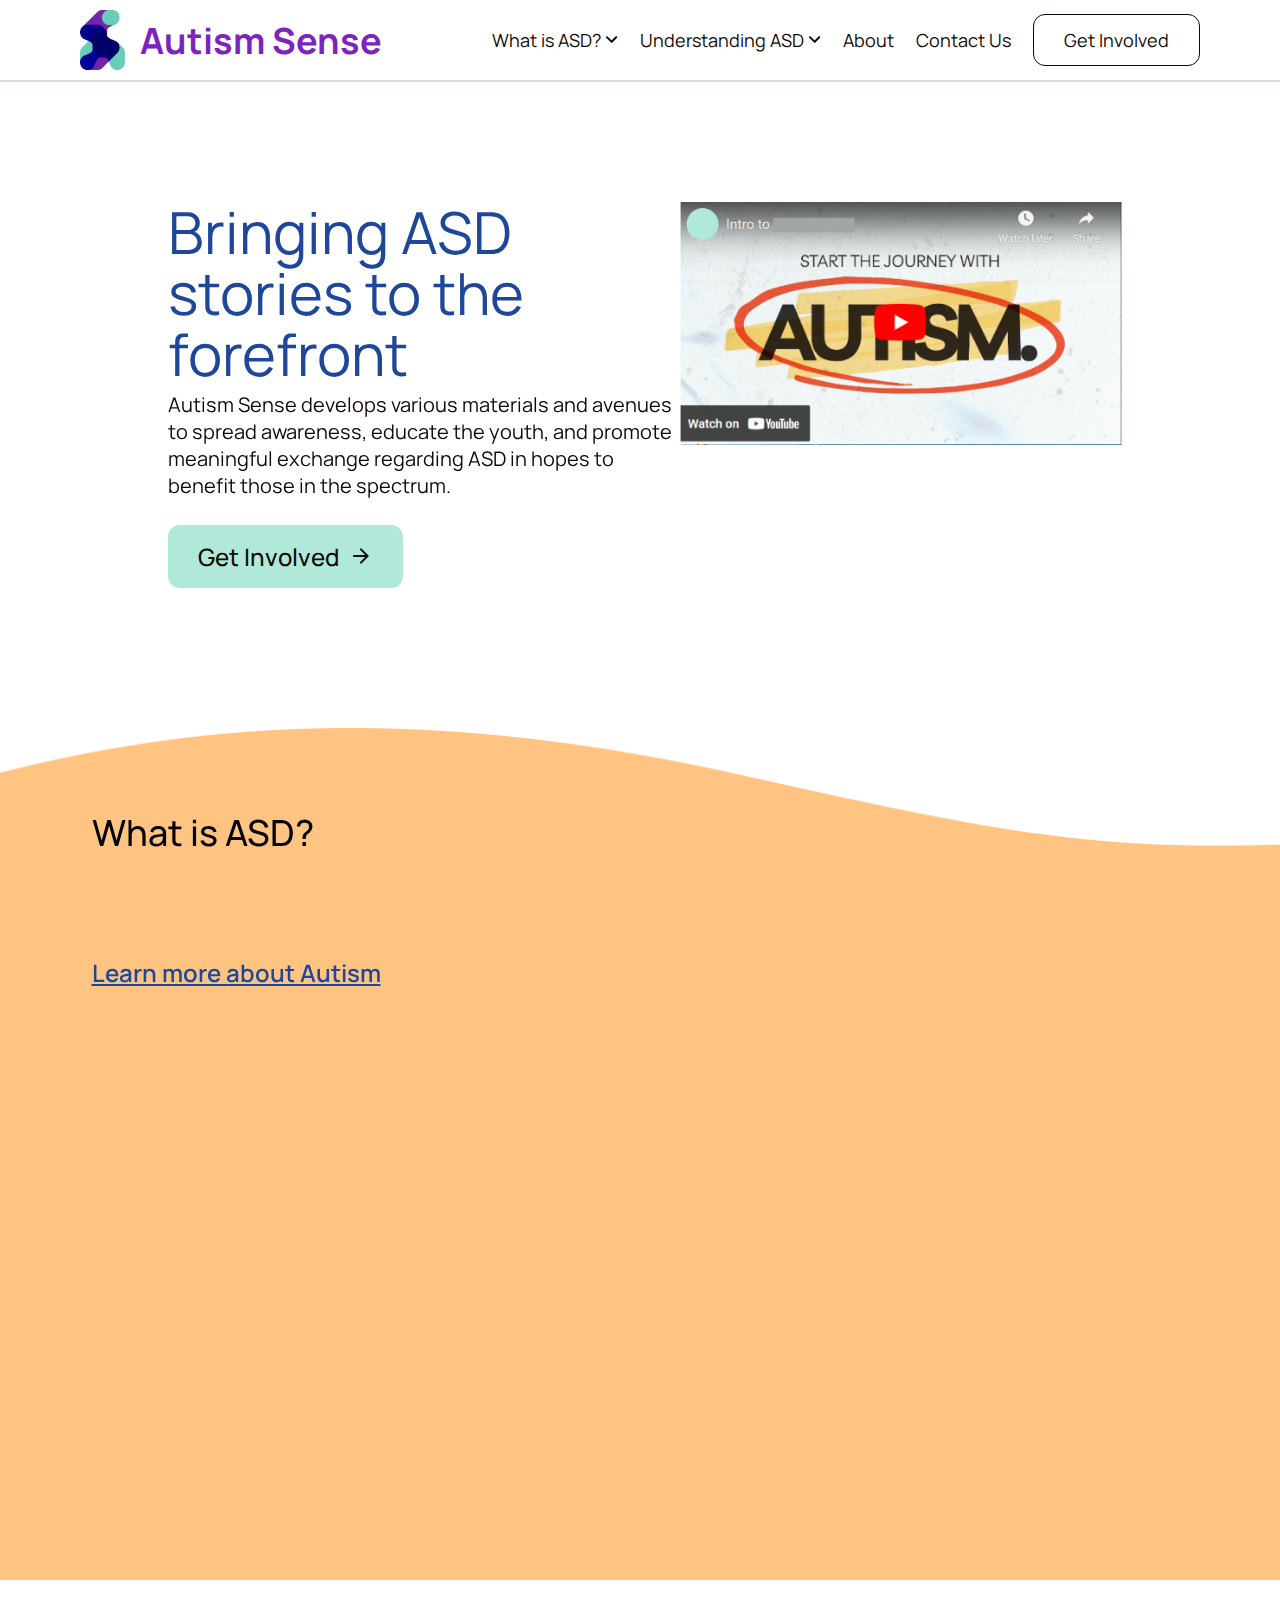
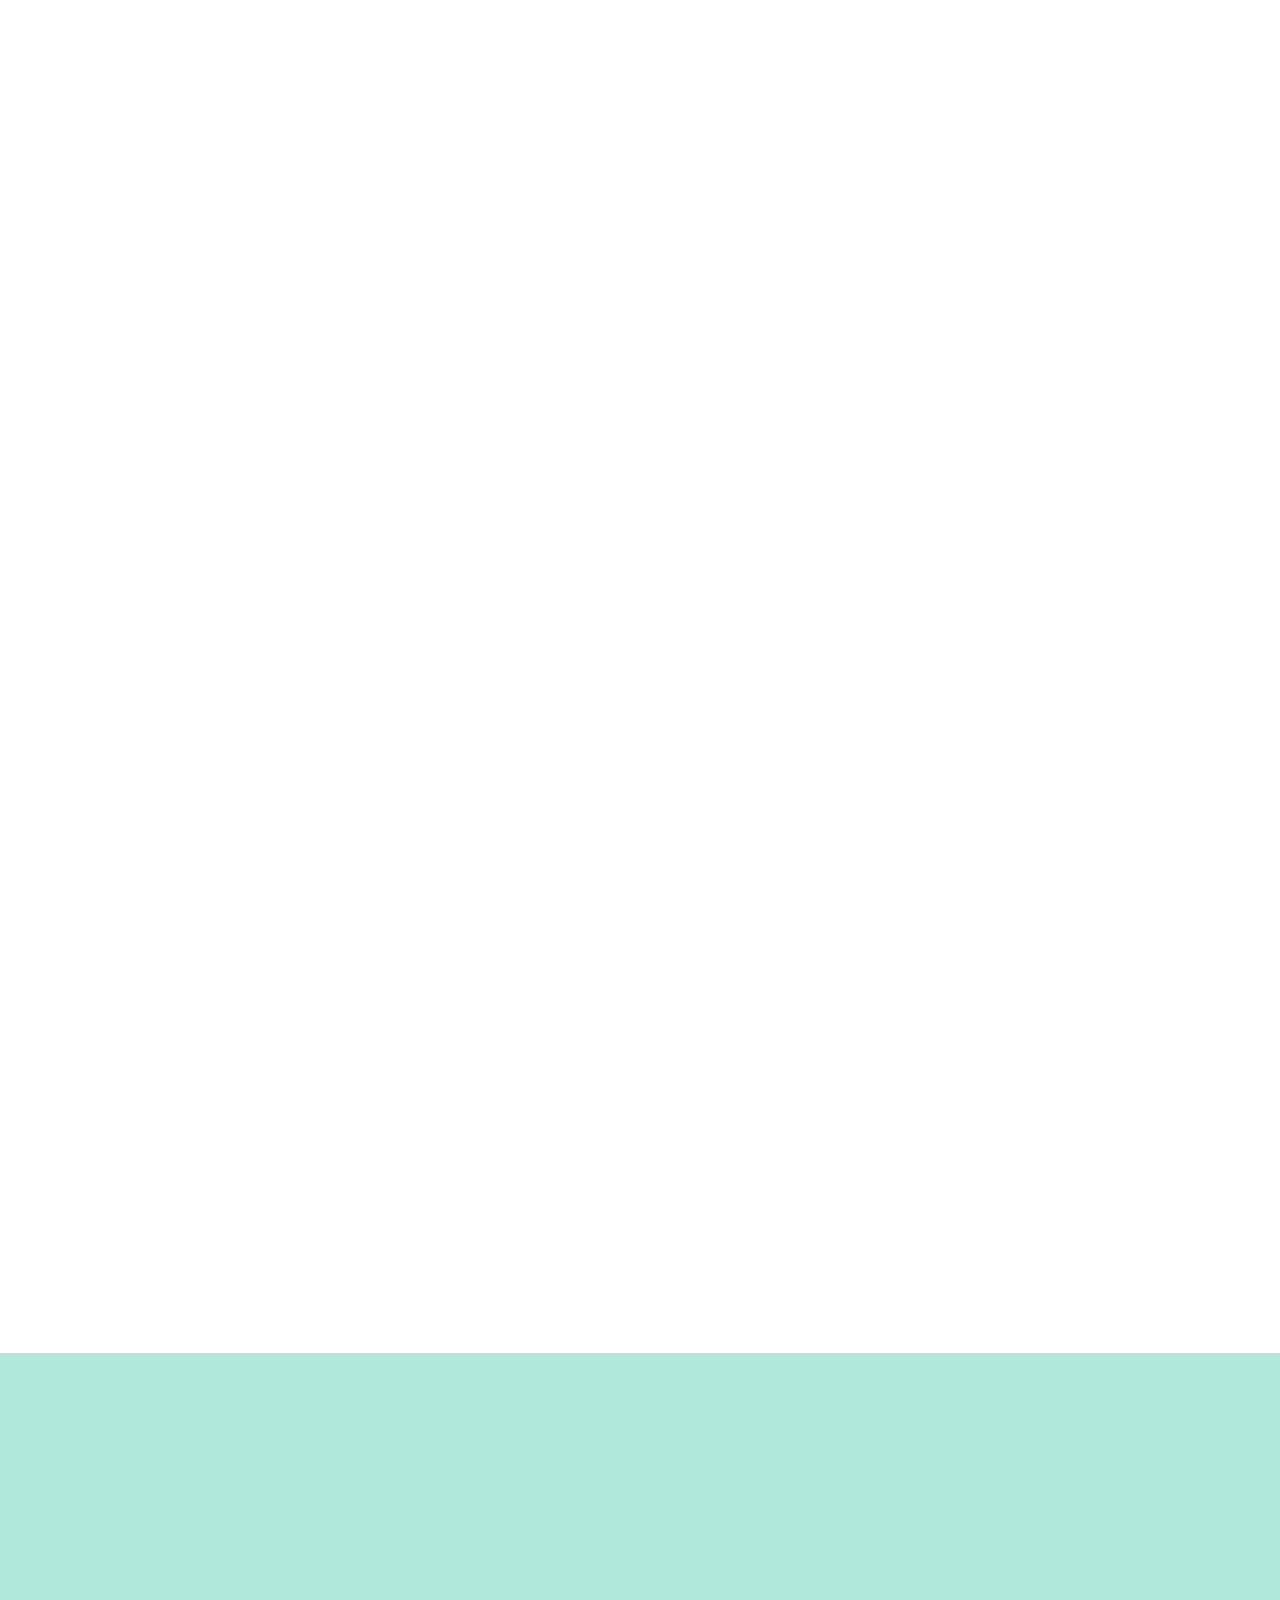
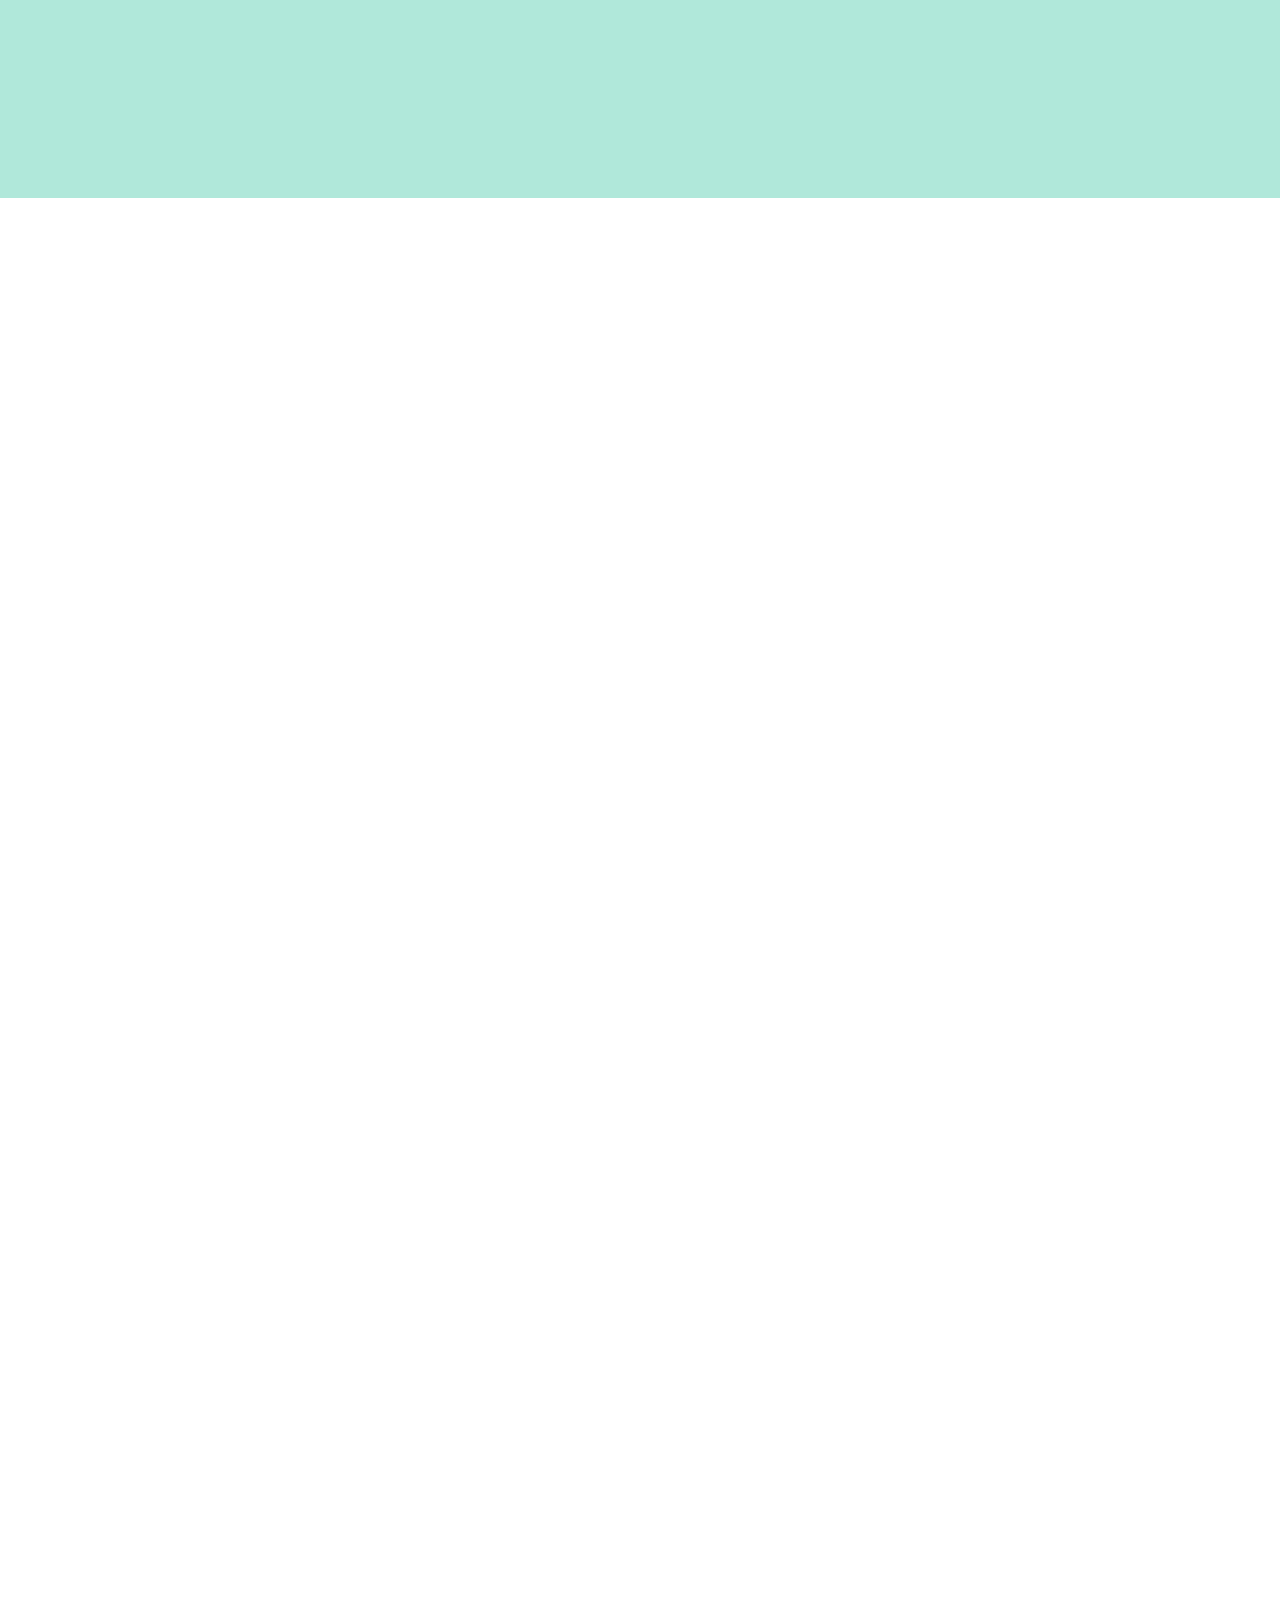
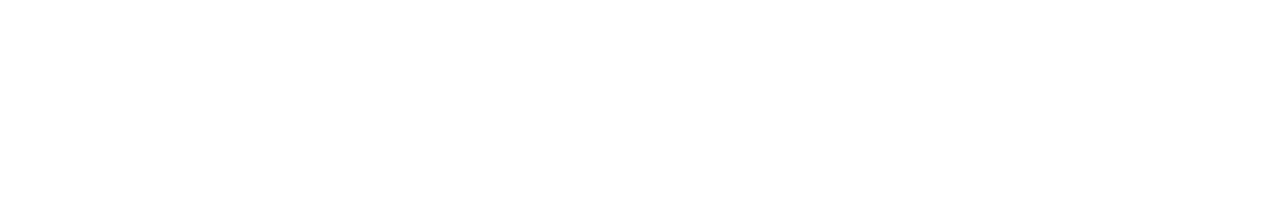
==== index.html @ 89e429b8 "initial commit." ====
<!DOCTYPE html>
<html>
<head>
    <title>Autism Sense</title>
    <link rel="icon" href="images/favicon.ico">
    <link rel="preconnect" href="https://fonts.googleapis.com">
    <link rel="preconnect" href="https://fonts.gstatic.com" crossorigin>
    <link href="https://fonts.googleapis.com/css2?family=Archivo:wght@300;400;500&family=Manrope:wght@200;300;400;500;600;700;800&display=swap" rel="stylesheet">
    <link rel="stylesheet" href="css/style.css" type="text/css"/>
    <link rel="stylesheet" href="https://unpkg.com/aos@next/dist/aos.css" />
</head>

<body>
    <header class="header" data-aos="fade-down">
        <div class="left-header">
            <a href="/"><div class="header-logo"><img src="images/homepage/logo1.png"></div></a>
            <a href="/"><span class="H3">Autism Sense</span></a>
        </div>        
        <div class="right-header">
            <div class="dropdown-arrow-navbar">
                <span class="bodytext"><a href="autism.html">What is ASD?</a></span>
                <img src="images/homepage/white-arrow-down.png">
            </div>
            <div class="dropdown-arrow-navbar">
                <span class="bodytext"><a href="understand-podcasts.html">Understanding ASD</a></span>
                <img src="images/homepage/white-arrow-down.png">
            </div>
            <span class="bodytext"><a href="about.html">About</a></span>
            <span class="bodytext"><a href="contact.html">Contact Us</a></span>
            <button class="navbar-button">
                <a href="involved.html">
                    <span class="bodytext">Get Involved</span>
                </a>
            </button>
        </div>
    </header>

    <div class="home-landing">
        <div class="home-landing-text" data-aos="fade-down">
            <span class="H1" data-aos="fade-down">Bringing ASD stories to the forefront</span>
            <span class="H6" data-aos="fade-down">Autism Sense develops various materials and avenues to spread awareness, educate the youth, and promote meaningful exchange regarding  ASD in hopes to benefit those in the spectrum.</span>
            <button class="home-landing-button" data-aos="fade-down">
                <a href="contact.html">
                    <span class="button">Get Involved</span>
                    <img src="images/homepage/black-cta-arrow.png" class="arrow-cta">
                </a>
            </button>
        </div>
    
        <div class="home-landing-graphic" data-aos="fade-down">            
            <img class="home-landing-pic" src="images/homepage/mock-vid-thumbnail.png">
        </div>
    </div>

    <div class="home-autism" data-aos="fade-up">
        <div class="home-autism-wrapper">
            <div class="autism-header">
                <span class="H3" data-aos="fade-up">What is ASD?</span>
                <span class="bodytext" data-aos="fade-up">Autism spectrum disorder (ASD) is a developmental condition brought on by differences in the brain.</span>
            </div>
            <div class="learn-more-link">
                <span class="links"><a href="autism.html">Learn more about Autism</a></span>
            </div>
            <div class="autism-cards">
                <div class="autism-card-1" data-aos="fade-right">
                    <div class="card-text-each">
                        <span class="card-header-text">Causes and risks factors of ASD</span>
                        <span class="smolbody">Explore the intricate roots of the development of this condition.</span>
                        <button class="cards-button-1">
                            <a href="autism.html">
                                <span class="button">Read more</span>
                                <img src="images/homepage/black-cta-arrow.png" class="arrow-cta">
                            </a>
                        </button>
                    </div>
                </div>
                <div class="autism-card-2" data-aos="fade-up">
                    <div class="card-text-each">
                        <span class="card-header-text">Diagnosis, signs, and symptoms</span>
                        <span class="smolbody">Learn to identify the signs of ASD and understand its diagnosis.</span>
                        <button class="cards-button-2">
                            <a href="autism.html">
                                <span class="button">Read more</span>
                                <img src="images/homepage/white-cta-arrow.png" class="arrow-cta">
                            </a>
                        </button> 
                    </div>  
                </div>
                <div class="autism-card-3" data-aos="fade-left">
                    <div class="card-text-each">
                        <span class="card-header-text">Interventions & treatment procedures</span>
                        <span class="smolbody">Discover treatments that can boost the lives of those with ASD.</span>
                        <button class="cards-button-3">
                            <a href="autism.html">
                                <span class="button">Read more</span>
                                <img src="images/homepage/white-cta-arrow.png" class="arrow-cta">
                            </a>
                        </button>
                    </div>
                </div>
            </div>
        </div>
        
        
    </div>

    <div class="home-content" data-aos="fade-up">
        <div class="content-podcast" data-aos="fade-up">
            <span class="H2" data-aos="fade-up">Autism Unmasked</span>
        </div>
        <div class="content-comics" data-aos="fade-up">
            <span class="H2" data-aos="fade-up">Spectrum Sketches</span>
        </div>
    </div>

    <div class="real-home-values" data-aos="fade-up">
        <span class="H4" data-aos="fade-up">What we strive to do with our work</span>
        <div class="home-values-card">
            <div class="values-card" data-aos="fade-up">
                <img src="images/homepage/stay-curious.png" data-aos="fade-up">
                <span class="H5" data-aos="fade-up">Stay curious</span>
                <span class="smolbody" data-aos="fade-up">Curiosity fuels knowledge. Knowledge helps us empathize. This allows us to understand and respond to the unique needs and experiences of individuals with ASD, acknowledging their strengths and capabilities.</span>
            </div>
            <div class="values-card" data-aos="fade-up">
                <img src="images/homepage/create-avenues.png" data-aos="fade-up">
                <span class="H5" data-aos="fade-up">Create avenues</span>
                <span class="smolbody" data-aos="fade-up">Autism Sense makes programs, services, and resources accessible to those with autism, their families, and people who want to learn more about ASD. With these venues, we seek to spread awareness about ASD.</span>
            </div>
            <div class="values-card" data-aos="fade-up">
                <img src="images/homepage/tell-stories.png" data-aos="fade-up">
                <span class="H5" data-aos="fade-up">Tell stories</span>
                <span class="smolbody" data-aos="fade-up">We are driven to advocate for the rights and needs of individuals with autism and raise awareness about ASD by sharing stories that offer perspectives. We aim that the ASD community to be heard.</span>
                </div>
        </div>
        <span class="links" data-aos="fade-up"><a href="about.html">Know more about Autism Sense</a></span>
    </div>

    <div class="home-questions-container">
            <div class="home-questions" data-aos="fade-up">
                <div class="questions-left">
                    <span class="H2" data-aos="fade-up">Have questions?</span>
                    <span class="bodytext" data-aos="fade-up">Join us in our pursuit in bettering the lives of those with ASD!</span>
                </div>
                <div class="questions-right" data-aos="fade-up">
                    <button class="questions-button">
                        <a href="contact.html">
                            <span class="button">Get in Touch</span>
                            <img src="images/homepage/white-cta-arrow.png" class="arrow-cta">
                        </a>
                    </button>
                </div>
            </div>
        </div>
    </div>

    <div class="home-join-bg" data-aos="fade-up">
    <div class="home-join">
        <div class="server-heading" data-aos="fade-up">
            <img src="images/homepage/white-discord-icon.png">
            <div class="server-name-text">
                <span class="neuropals-text">NeuroPals</span>
                <span class="by-autism-sense-text">by Autism Sense</span>
            </div>
        </div>
        <div class="server-tags-deets-1" data-aos="fade-up">
            <img src="images/homepage/dc-footer-deets-1.png">
            <img src="images/homepage/dc-footer-deets-2.png">
            <img src="images/homepage/dc-footer-deets-3.png">
        </div>
        <div class="server-tags-deets-2" data-aos="fade-up">
            <img src="images/homepage/dc-footer-deets-4.png">
            <img src="images/homepage/dc-footer-deets-5.png">
            <img src="images/homepage/dc-footer-deets-6.png">
        </div>
        <button class="home-discord-button" data-aos="fade-up">
            <a href="https://discord.gg/EDKNsRy6n4">
                <span class="button">Join our Discord server</span>
                <img src="images/homepage/white-cta-arrow.png" class="arrow-cta">
            </a>
        </button>
    </div>
    </div>
        
    <div class="home-brands" data-aos="fade-up">
        <span class="H6">GET HELP FROM LOCAL ORGANIZATIONS</span>
        <div class="all-brands-home" data-aos="fade-up">
            <div class="brands-pics">
                <a href="http://www.autismsocietyphilippines.org/" data-aos="fade-right"><img src="images/homepage/org1.png" class="org-1"></a>
                <a href="https://www.bestbuddiesphilippines.com/" data-aos="zoom-in"><img src="images/homepage/org2.png" class="org-2"></a>
                <a href="https://www.talangdalisay.org/" data-aos="fade-left"><img src="images/homepage/org3.png" class="org-3"></a>
            </div>
        </div>
    </div>
    <script src="https://unpkg.com/aos@next/dist/aos.js"></script>
    <script>
    AOS.init({
        duration: 800,
        easing: 'ease'
    });
    </script>
</body>



<footer class="white-footer" data-aos="fade-up">
    <div class="footer-left">
        <div class="left-text">
            <a href="/"><img src="images/homepage/logo1.png"></a>
            <a href="/"><span class="H3">Autism Sense</span></a>
            <span class="H5">Bridging the spectrum</span>
        </div>
        <span class="bodytext" id="all-rights">&#169; Autism Sense 2023. All Rights Reserved.</span>
    </div>
    <div class="footer-right">
        <div class="contact-online">
            <div class="footer-contact">
                <span class="H5">Contact Us</span>
                <ul>
                    <li>
                        <img src="images/homepage/footer-phone.png">
                        <span class="bodytext">+63 2 8733 4839</span>
                    </li>
                    <li>
                        <img src="images/homepage/footer-email.png">
                        <span class="bodytext" id="special-text">autismsense@gmail.com</span>
                    </li>
                    <li>
                        <img src="images/homepage/footer-location.png">
                        <span class="bodytext">662 Gen. E. Evangelista, Manila, Metro Manila</span>
                    </li>
                </ul>
            </div>
            <div class="footer-online">
                <span class="H5">Find us online</span>
                <div class="online-images">
                    <a href="https://www.facebook.com/"><img src="images/homepage/footer-fb.png"></a>
                    <a href="https://www.instagram.com/autism.sense/"><img src="images/homepage/footer-ig.png"></a>
                </div>
            </div>
        </div>
        <div class="hyperlinks">
            <div class="navbar-footer">
                <span class="bodytext"><a href="/">Home</a></span>
                <span class="bodytext"><a href="autism.html">What is Autism?</a></span>
                <span class="bodytext"><a href="understand-podcasts.html">Understanding ASD: Podcasts</a></span>
                <span class="bodytext"><a href="understand-comics.html">Understanding ASD: Comics</a></span>
                <span class="bodytext"><a href="about.html">About</a></span>
                <span class="bodytext"><a href="contact.html">Contact Us</a></span>
                <span class="bodytext"><a href="involved.html">Get Involved</a></span>
            </div>
            <div class="terms" id="terms-policy">
                <span class="bodytext">References</span>
                <img src="images/homepage/new-tab-icon.png">
            </div>
        </div>
    </div>
</footer>
        

</html>
---- css/style.css ----
*{
	box-sizing: border-box;
	margin: 0;
	padding: 0;
	
	transition: all 0.3s ease;
}


a{
	text-decoration: none;
	color: #0F0804;
}

.bigH1{
	font-family: 'Manrope';
	font-style: normal;
	font-weight: 600;
	font-size: 64px;
	line-height: 119%;
	/* or 76px */

	letter-spacing: -0.01em;
}

.H1{
	font-family: 'Manrope';
	font-style: normal;
	font-weight: 400;
	font-size: 58px;
	line-height: 105.5%;
}

.H2{
	font-family: 'Manrope';
	font-style: normal;
	font-weight: 500;
	font-size: 40px;
	line-height: 118%;
}

.H3{
	font-family: 'Manrope';
	font-style: normal;
	font-weight: 700;
	font-size: 36px;
	line-height: 49px;
	margin-right: 50px;
}

.H4{
	font-family: 'Manrope';
	font-style: normal;
	font-weight: 400;
	font-size: 30px;
	line-height: 121.6%;
}

.H5{
	font-family: 'Manrope';
	font-style: normal;
	font-weight: 500;
	font-size: 24px;
	line-height: 99.2%;
}

.H6{
	font-family: 'Manrope';
	font-style: normal;
	font-weight: 400;
	font-size: 20px;
	line-height: 27px;
}

.bodytext{
	font-family: 'Manrope';
	font-style: normal;
	font-weight: 400;
	font-size: 18px;
	line-height: 115.2%;
}

.smolbody{
	font-family: 'Manrope';
	font-style: normal;
	font-weight: 400;
	font-size: 16px;
	line-height: 22px;
}

.links{
	font-family: 'Manrope';
	font-style: normal;
	font-weight: 600;
	font-size: 24px;
	line-height: 33px;
	/* identical to box height */

	text-decoration-line: underline;
	color: #1E4799;
	cursor: pointer;
}

.numbers{
	font-family: 'Manrope';
	font-style: normal;
	font-weight: 400;
	font-size: 48px;
	line-height: 52px;
	letter-spacing: -0.04em;
}

.lets-talk{
	font-family: 'Manrope';
	font-style: normal;
	font-weight: 500;
	font-size: 60px;
	line-height: 101.3%;
}

.about-smol-text{
	font-family: 'Manrope';
	font-style: normal;
	font-weight: 400;
	font-size: 24px;
	line-height: 106.7%;
}

.resource-article-head-text{
	font-family: 'Manrope';
	font-style: normal;
	font-weight: 700;
	font-size: 64px;

	/* dark grey */

	color: #0F0804;
}

.resource-article-body-text{
	font-family: 'Manrope';
	font-style: normal;
	font-weight: 400;
	font-size: 24px;
	line-height: 138.2%;
	/* or 33px */

	text-align: center;
	color: #0F0804;
}

.special-purple-text{
	color: #7B25BE;
}

button{
	font-family: 'Manrope';
	font-style: normal;
	font-weight: 500;
	font-size: 24px;
	padding: 15px 30px;
	display: flex;
	flex-direction: row;
	border: 0;
	border-radius: 12px;
	gap: 10px;
	align-items: center !important;
	margin: 0;
	width: fit-content;
	justify-content: center;
	transition: all 0.3s ease;
}

button img{
	width: 24px !important;
	margin: 0 !important;
	padding: 0 !important;
	transition: all 0.3s ease;
}

button a{
	display: flex;
	flex-direction: row;
	align-items: center !important;
	margin: 0;
	gap: 10px;
	width: fit-content;
	justify-content: center;
	transition: all 0.3s ease;
}

.body{
	display: flex;
	flex-direction: column;
	background-color: white;
}
/* header ********************************************/

.header{
	max-width: 100%;
	height: auto;
	background-color: white;
	display: flex;
	justify-content: space-between;
	align-items: center;
	padding: 10px 80px;

	border-bottom: 2px solid #D7DBE1;
}

.header-logo{
	display: flex;
    align-items: center;
    margin-left: auto;
    margin-right: auto;
}

.header-logo img{
	height: 60px;
	margin-right: 15px;
}

.left-header{
	display: flex;
	align-items: center;
	
}

.left-header span{
	color: #7B25BE;
}

.left-header:hover{
	background-image: none;
	filter: opacity(70%);
	cursor: pointer;
}

.right-header{
	display: flex;
	align-items: center;
	gap: 22px;
	color: #0F0804;
}

.dropdown-arrow-navbar{
	display: flex;
	gap: 5px;
	align-items: center;
}

.dropdown-arrow-navbar img{
	height: 7px;
}

.navbar-button{
	border: 1px solid #0F0804;
	background-color: white;
	color: #0F0804;
	
}

.navbar-button:hover{
	background-color: #D7DBE1;
	border: 1px solid #D7DBE1;
}

.header-menu{
	height: 42px;
	cursor: pointer;
}

/* landing ********************************************/

.home-landing{
	padding-top: 120px;
	padding-left: 168px;
    margin: 0 auto;
    color: #1E4799;
    background-color: #FFF;
    display: flex;
    justify-content: space-between;
}

.home-landing-text{
	display: flex;
	flex-direction: column;
}
.home-landing-text .H1{
	color: #1E4799;
	max-width: 541px;
    width: 100%;
    margin-bottom: 6px;
}

.home-landing-text .H6{
	color: #1E4799;
	max-width: 541px;
    width: 100%;
    margin-bottom: 26px;
    color: #0F0804;
}

.home-landing-text .special-text{
	color: #F6921E;
}

.home-landing-button{
	cursor: pointer;
	color: #0F0804;
	background-color: #B0E8DA;
	transition: all 0.3s ease;
}

.home-landing-button:hover{
	background-color: #88DFC9;
	transition: all 0.3s ease;
}

.home-landing-button a{
	color: #0F0804;
	display: flex;
	align-items: center;
	transition: all 0.3s ease;
}

.home-landing-graphic{
	display: flex;
    align-items: flex-start;
    justify-content: space-between;
}
.home-landing-pic{	
    width: 600px;
    margin-left: auto;
    padding-right: 158px;
}

/* autism ********************************************/

.home-autism{
	background-image: url(../images/homepage/orange-wave-bg.png);
	background-size: cover;
	width: 100%;
	height: 100%;
	margin-top: 140px;
	padding: 0;
	display: flex;
	flex-direction: column;
	align-items: center;
}

.autism-header{
	padding-top: 80px;
	display: flex;
	flex-direction: column;
	align-items: flex-start;
}

.autism-header .H3{
	font-weight: 500;
}

.autism-header .bodytext{
	padding-top: 2px;
	padding-bottom: 56px;
	width: 431px;
}

.autism-cards{
	display: flex;
	align-items: center;
	justify-content: center;
	gap: 60px;
	padding-bottom: 41px;
}

.card-header-text{
	font-family: 'Manrope';
	font-style: normal;
	font-weight: 700;
	font-size: 20px;
	line-height: 119.1%;
	/* or 24px */

	text-align: center;

	/* dark grey */

	color: #0F0804;
}

.card-text-each{
	padding-top: 268px;
	width: 68%;
	display: flex;
	flex-direction: column;
	align-items: center;
	justify-content: center;
	overflow: visible;
  	overflow-wrap: anywhere;
}

.card-text-each .smolbody{
	padding-top: 10px;
	padding-bottom: 32px;
	display: flex;
	flex-wrap: wrap;
	align-self: center;
	font-size: 14px;
	line-height: 17px;
	text-align: center;
}

.cards-button-1{
	background-color: #B0E8DA;
	height: 50px;

}

.cards-button-1:hover{
	background-color: #88DFC9;
}

.cards-button-1 .button{
	font-family: 'Manrope';
	font-style: normal;
	font-weight: 400;
	font-size: 18px;
	line-height: 115.2%;
}

.cards-button-2{
	background-color: #1E4799;
	height: 50px;

}

.cards-button-2:hover{
	background-color: #0C2C7E;
}

.cards-button-2 .button{
	font-family: 'Manrope';
	font-style: normal;
	font-weight: 400;
	font-size: 18px;
	line-height: 115.2%;
	color: white;
}

.cards-button-3{
	background-color: #7B25BE;
	height: 50px;

}

.cards-button-3:hover{
	background-color: #6D0C9B;
}

.cards-button-3 .button{
	font-family: 'Manrope';
	font-style: normal;
	font-weight: 400;
	font-size: 18px;
	line-height: 115.2%;
	color: white;
}

.autism-card-1{
	background-image: url(../images/homepage/card1.png);
	background-size: cover;
	width: 325.67px;
	height: 480px;
	border-radius: 20px;
	display: flex;
	flex-direction: column;
	align-items: center;
	transition: all 0.5s ease;
}

.autism-card-1:hover{
	filter: drop-shadow(0 0 0.4rem #F29E50);
	transform: scale(1.06);
}

.autism-card-2{
	background-image: url(../images/homepage/card2.png);
	background-size: cover;
	width: 325.67px;
	height: 480px;
	border-radius: 20px;
	display: flex;
	flex-direction: column;
	align-items: center;
	transition: all 0.5s ease;
}

.autism-card-2:hover{
	filter: drop-shadow(0 0 0.4rem #F29E50);
	transform: scale(1.06);
}

.autism-card-3{
	background-image: url(../images/homepage/card3.png);
	background-size: cover;
	width: 325.67px;
	height: 480px;
	border-radius: 20px;
	display: flex;
	flex-direction: column;
	align-items: center;
	transition: all 0.5s ease;
}

.autism-card-3:hover{
	filter: drop-shadow(0 0 0.4rem #F29E50);
	transform: scale(1.06);
}

.learn-more-link{
	align-self: start;
	padding-bottom: 70px;
}

.learn-more-link .links a{
	color: #1E4799;
}

.learn-more-link .links:hover{
	filter: opacity(70%);
}

.learn-more-link .links{
	width: 287px;
}


/* home contetnt ********************************************/

.home-content{
	padding-left: 168px;
	padding-top: 120px;
	padding-bottom: 120px;
	display: flex;
	flex-direction: column;
	gap: 50px;
}

/* home about us values ********************************************/

.real-home-values{
	display: flex;
	flex-direction: column;
	justify-content: space-between;
	background-image: url(../images/homepage/mint-bg.png);
	background-size: cover;
	padding-top: 60px;
	width: 100%;
	height: 100%;

	
}

.real-home-values .H4{
	display: flex;
	width: 350px;
	height: 82px;
	align-self: center;
	text-align: center;
	padding-top: 24px;
	padding-bottom: 80px;
	border-bottom: 2px solid white;
	font-weight: 500;
}

.home-values-card{
	display: flex;
	flex-direction: row;
	align-items: center;
	padding-top: 63px;
	padding-bottom: 43px;
	padding-left: 168px;
	padding-right: 168px;
	justify-content: space-between;
}

.values-card{
	display: flex;
	flex-direction: column;
	width: 360px;
	flex-wrap: wrap;
}

.values-card img{
	width: 60px;
}

.values-card .H5{
	padding-top: 18px;
}

.values-card .bodytext{
	padding-top: 4px;
	text-align: justify;
}

.real-home-values .links a{
	color: #1E4799;
}

.real-home-values .links a:hover{
	filter: opacity(70%);
}

.real-home-values .links{
	cursor: pointer;
	
	padding-left: 168px;
}

/* home questions ********************************************/
.home-questions-container{
	padding-top: 100px;
	padding-bottom: 160px;
	background-color: #B0E8DA;
	padding-left: 168px;
	padding-right: 168px;
}

.home-questions{
	display: flex;
	align-items: center;
	padding: 53px 69px;
	justify-content: space-between !important;

	border: 2px solid white;
	border-radius: 50px;
	background-color: white;
}

.questions-left{
	display: flex;
	flex-direction: column;
	align-items: flex-start;
	gap: 4px;
}

.questions-button{
	background-color: #7B25BE;
}

.questions-button:hover{
	background-color: #6D0C9B;
}

.questions-button .button{
	color: white;
}

/* home discord ********************************************/
.home-join-bg{
	background-image: url(../images/homepage/dc-footer-bg.png);
	background-size: cover;
	width: 100%;
	height: 100%;
}

.home-join{
	color: white;
	padding: 92px 168px;
}

.server-tags-deets-1{
	display: flex;
	gap: 14px;
	padding-top: 10px;
	padding-bottom: 14px;
}

.server-tags-deets-2{
	display: flex;
	gap: 14px;
	padding-bottom: 76px;
}

.server-tags-deets-1 img, .server-tags-deets-2 img{
	height: 39px;
}

.home-discord-button{
	background-color: transparent;
	border: 2px solid #FFFFFF;
	border-radius: 12px;
	transition: all 0.3s ease;
}

.home-discord-button .button{
	color: white;
	transition: all 0.3s ease;
}

.home-discord-button:hover{
	background-color: #1E4799;
	border: 2px solid #1E4799;
}

/* home orgs ********************************************/

.home-brands{
	display: flex;
	flex-direction: column;
	align-items: center;
	margin-left: auto;
	margin-right: auto;
	margin-top: 90px;
	margin-bottom: 110px;
}

.home-brands .H6{
	padding-bottom: 50px;
}

.brands-pics{
	display: flex;
	flex-direction: row;
	align-items: flex-start;
	padding: 0px;
	gap: 40px;
	padding-bottom: 20px;
}

.org-1, .org-2, .org-3{
	transition: all 0.5s ease;
}

.org-1:hover{
	transform: scale(1.1);
	filter: opacity(70%);
}

.org-2:hover{
	transform: scale(1.1);
	filter: opacity(70%);
}

.org-3:hover{
	transform: scale(1.1);
	filter: opacity(70%);
}

.white-footer{
	display: flex;
	flex-direction: row;
	align-items: center;
	height: 500px;
	padding-left: 80px;
	padding-right: 80px;
	border-top: 2px solid #D7DBE1;
}

.footer-left{
	display: flex;
	flex-direction: column;
	align-items: flex-start;
	justify-content: space-between;
	height: 60%;
}

.footer-left img{
	height: 120px;
}

.footer-left img:hover{
	background-image: none;
	filter: opacity(70%);
	cursor: pointer;
}

.footer-left .H3{
	color: #7B25BE;
	padding-top: 14px;
}

.footer-left .H3:hover{
	background-image: none;
	filter: opacity(70%);
	cursor: pointer;
}

.footer-left .H5{
	padding-top: 3px;
	color: #656B73;
}

.left-text{
	display: flex;
	flex-direction: column;
}

.footer-right{
	display: flex;
	margin-left: auto;
	height: 60%;
}
.contact-online{
	display: flex;
	flex-direction: column;
	justify-content: space-between;
	width: 254.4px;
}

.footer-contact{
	width: 254.4px;
}

.footer-contact ul{
	padding-top: 18px;
	display: flex;
	flex-direction: column;
	gap: 16px;
}

.footer-contact li{
	list-style: none;
	display: flex;
	align-items: center;
}

.footer-contact li img{
	padding-right: 15px;
}

.footer-contact li .bodytext:last-of-type{
	text-align: left;
}

.footer-contact li #special-text{
	color: #7B25BE;
}

.footer-online{
	display: flex;
	flex-direction: column;
	width: 212px;
}

.footer-online .H5{
	padding-bottom: 18px;
}

.footer-online img{
	width: 30.97px;
}

.online-images{
	display: flex;
	flex-direction: row;
	align-items: flex-start;
	padding: 0px;
	gap: 12px;
	cursor: pointer;
}

.online-images a:hover{
	filter: opacity(50%);
}

.hyperlinks{
	padding-left: 86px;
	display: flex;
	flex-direction: column;
	justify-content: space-between;

}

.navbar-footer{
	display: flex;
	flex-direction: column;
	align-items: flex-start;
	padding: 0px;
	gap: 14px;
}

.navbar-footer .bodytext{
	font-weight: 600;
}

.navbar-footer a{
	cursor: pointer;
}

.navbar-footer a:hover{
	color: #7B25BE;
	text-decoration: underline;
	
}

.terms{
	display: flex;
	align-items: flex-start;
	padding: 0px;
	gap: 5px;
	color: #656B73;
	
}

.terms{
	cursor: pointer;
}

.terms:hover{
	filter: brightness(0.4);
}

@media only screen and (max-width:1536px) {
	/* .header,
	.home-landing,
	.home-stats,
	.home-brands,
	.home-works-all,
	.home-values-bg,
	.home-values,
	.white-footer */
}

@media only screen and (max-width:1395px) {
	.home-works {
		flex-direction: column;
		gap: 50px;
	}
	.home-values-bg{
		background-position: center center;
	}
	#card-goldilocks{
		margin: 0;
	}

	#see-all{
		width: 522px;
		align-self: center;
		padding-bottom: 50px;
	}

	.home-join {
		padding: 92px 80px;
		flex-wrap: wrap;
	}

	.server-tags-deets-1, .server-tags-deets-2 {
		flex-wrap: wrap;
	}

	.home-values-card{
		flex-direction: column;
		gap: 50px;
	}
	.home-values .links{
		width: 350px;
		align-self: center;
		padding-right: 0;
	}
	
	.home-landing-graphic{
		flex-direction: column;
		align-items: center;
	}
	/* .home-landing-pic{
		padding-top: 300px;
		padding-bottom: 120px;
		padding-right: auto;
	} */
	.home-landing-button{
		align-self: flex-start;
	}
	.footer-left .H5{
		padding-top: 10px;
		padding-bottom: 60px;
	}
}

@media only screen and (max-width:1230px) {
	.home-stats-numbers{
		flex-direction: column;
		gap: 60px;
	}
	.home-values-bg{
		background-position: center;
	}

	.home-join {
		flex-wrap: wrap;
		padding: 92px 80px;
	}

	.autism-cards {
		gap: 30px;
	}

	/* .brands-pics{
		flex-direction: column;
	} */
	.all-brands-home{
		display: flex;
		margin-left: auto;
		margin-right: auto;
	}
	.hyperlinks{
		padding-left: 20px;
	}
	.footer-left .H5{
		padding-top: 10px;
		padding-bottom: 60px;
	}
	.navbar-click-all{
		flex-direction: column !important;
		padding-left: 0 !important;
		padding-right: 0 !important;
		align-items: center !important;
	}
	.navbar-left{
		align-items: center !important;
	}
	.navbar-left-top{
		align-items: center !important;
	}
	.navbar-left-bottom{
		align-items: center !important;
		display: flex;
		flex-direction: column;
	}
	#navbar-hook{
		display: none;
	}
	.navbar-right .online-images{
		padding-top: 60px;
	}

	.server-tags-deets-2 :nth-child(1) {
		order: 1
	}

	
}

@media only screen and (min-width:320px) and (max-width: 1068px) {
	.white-footer{
		flex-direction: column;
		padding-top: 80px;
		padding-bottom: 100px;
		align-items: center;
		height: auto;
	}
	.left-text{
		display: flex;
		flex-direction: column;
		justify-content: left;
		padding-left: 50px;
	}
	.footer-left{
		padding-bottom: 70px;
		flex-direction: row;
		align-items: flex-end;
	}
	
	.footer-right{
		margin: 0;
	}
	.hyperlinks{
		padding-left: 120px;
		width: auto;
	}
	.footer-left .H5{
		padding-bottom: 12px;
		font-size: 30px;

	}
	.footer-online{
		padding-top: 30px;
	}

	.terms{
		padding-top: 85px;
	}
}

/* AUTISM ********************************************/
.blue-header{
	background-color: #1E4799;
	max-width: 100%;
	height: 92px;
	display: flex;
	justify-content: space-between;
	align-items: center;
	padding-left: 80px;
	padding-right: 80px;
	border-bottom: 2px solid #D7DBE1;
}

.blue-header .left-header .H3{
	color: white;
}

.blue-header .right-header button{
	background-color: #1E4799;
	border: 1px solid white;
}

.blue-header .right-header button:hover{

	background-color: #0C2C7E;
	border: 1px solid #0C2C7E;
}

.blue-header .right-header a{
	color: white;
}

.blue-header .right-header img{
	filter: invert(100%);
}

.autism-text-of-wave-bg{
	background-image: url(../images/autism/blue-wave-bg.png);
	background-size: cover;
	width: 100%;
	height: 100%;
	display: flex;
	flex-direction: column;
	align-items: center;
	color: white;
	padding-top: 130px;
}

.autism-upper-header{
	display: flex;
	flex-direction: column;
	align-items: center;
}

.autism-upper-header .autism-subtext{
	padding-top: 12px;
	padding-bottom: 46px;
	width: 70%;
}

.autism-upper-header img{
	padding-bottom: 300px;
	width: 50px;
}

.autism-subtext{
	font-family: 'Manrope';
	font-style: normal;
	font-weight: 300;
	font-size: 24px;
	line-height: 113.2%;
	/* or 27px */

	text-align: center;
}

.autism-video{
	position: absolute;
	top: 540px;
	align-self: center;
}

.autism-video img{
	width: 760px;
}

.autism-body{
	display: flex;
	flex-direction: column;
	padding-left: 168px;
	padding-right: 168px;
	gap: 60px;
	padding-top: 270px;
}

.asd-infogs:hover{
	transform: scale(1.02);
}

.cause-risk-pics img:hover{
	transform: scale(1.02);
}

.autism-body-smoltext{
	font-family: 'Manrope';
	font-style: normal;
	font-weight: 400;
	font-size: 20px;
	line-height: 143.1%;
	/* or 31px */
}

.type-lvl-asd img, .diag-autism img{
	width: 100%;
}

.type-lvl-asd, .cause-risk-asd, .diag-signs-autism, .diag-autism{
	display: flex;
	flex-direction: column;
	gap: 16px;
}

.signs-autism{
	padding-top: 50px;
	display: flex;
	flex-direction: column;
	gap: 19px;
}

.signs-autism-cards{
	display: flex;
	justify-content: space-between;
	padding-bottom: 160px;
}

.signs-autism-cards img{
	width: 370px;
}


.cause-risk-pics{
	display: flex;
	justify-content: space-between;
}

.cause-risk-pics img{
	width: 570px;
}


/* RESOURCES ********************************************/
.orange-header{
	background-color: #FFC482;
	max-width: 100%;
	height: 92px;
	display: flex;
	justify-content: space-between;
	align-items: center;
	padding-left: 80px;
	padding-right: 80px;
	border-bottom: 2px solid #656B73;
}

.orange-header .left-header .H3{
	color: #0F0804;
}

.orange-header .right-header button{
	background-color: #FFC482;
}

.orange-header .right-header button:hover{
	background-color: white;
	border: 1px solid white;
}

.resources-header{
	background-image: url(../images/resources/orange-half-circle-bg.png);
	background-size: cover;
	width: 100%;
	height: 100%;
	display: flex;
	flex-direction: column;
	align-items: center;
	padding-top: 153px;
	padding-bottom: 185px;
}

.upper-header{
	padding-bottom: 21px;
}

.lower-header{
	display: flex;
	flex-direction: column;
	align-items: center;
	width: 1000px;
	gap: 50px;

}

.special-resource-article-text{
	font-weight: 800;
}

.lower-header img{
	width: 50px;
}

/* RESOURCES PODCAST ********************************************/

.resources-podcast{
	
	padding-top: 130px;
	padding-bottom: 130px;
}

.resources-podcast .H2{
	padding-left: 168px;
}

.podcast-thumbnails{
	padding-left: 168px;
	padding-right: 168px;
	display: flex;
	flex-direction: column;
	align-items: center;
	gap: 44px;
	padding-top: 50px;
	width: 1104px;
}

.podcast-thumbnails img{
	width: 1104px;
	height: 470px;
}

.black-footer{
	display: flex;
	flex-direction: row;
	align-items: center;
	height: 500px;
	padding-left: 80px;
	padding-right: 80px;
	background-color: #0F0804;
	color: white;
	padding-top: 0;
	padding-bottom: 0;
	margin-top: 0;
}

.black-footer .footer-left .left-text .H3{
	color: #B0E8DA;
}

.black-footer .footer-left .left-text .H5{
	color: white;
}

.black-footer .footer-right #special-text{
	color: #B0E8DA;
}

.black-footer .footer-online img{
	filter: invert(100%);
}

.black-footer .footer-contact img{
	filter: invert(100%);
}

.black-footer .footer-right .hyperlinks .navbar-footer a{
	color: white;
}

.black-footer .footer-right .hyperlinks .navbar-footer a:hover{
	color: #B0E8DA;
}

.black-footer .footer-right .hyperlinks .terms{
	color: #D7DBE1;
}

/* aRTICLES LEARNING ********************************************/

.mint-header{
	background-color: #B0E8DA;
	max-width: 100%;
	height: 92px;
	display: flex;
	justify-content: space-between;
	align-items: center;
	padding-left: 80px;
	padding-right: 80px;
	border-bottom: 2px solid #656B73;
}

.mint-header .left-header .H3{
	color: #0F0804;
}

.mint-header .right-header button{
	background-color: #B0E8DA;
}

.mint-header .right-header button:hover{

	background-color: white;
	border: 1px solid white;
}

.articles-header{
	background-image: url(../images/articles/mint-half-circle-bg.png);
	background-size: cover;
	width: 100%;
	height: 100%;
	display: flex;
	flex-direction: column;
	align-items: center;
	padding-top: 200px;
	padding-bottom: 185px;
}

.upper-header{
	padding-bottom: 21px;
}

.lower-header{
	display: flex;
	flex-direction: column;
	align-items: center;
	width: 1000px;
	gap: 50px;

}

/* aRTICLES learning ********************************************/

.articles-learning{
	
	padding-top: 130px;
	padding-bottom: 130px;
}

.articles-learning .H2{
	padding-left: 168px;
}

.all-articles{
	display: flex;
	flex-direction: column;
	align-items: center;
	gap: 80px;
}

.articles-each{
	padding-left: 168px;
	padding-right: 168px;
	display: flex;
	flex-direction: column;
	align-items: flex-start;
	padding-top: 43px;
}

.articles-each img{
	width: 100%;
	height: 100%;
}

.articles-each .H1{
	font-weight: 700;
	padding-top: 10px;
}

.articles-each .H5{
	color: #7B25BE;
	padding-top: 10px;
	padding-bottom: 30px;
}

.articles-each .H6{
	line-height: 150%;
}

.share-article{
	display: flex;
	flex-direction: column;
	width: 250px;
	padding-top: 40px;

}

.share-article .H4{
	padding-bottom: 15px;
	color: #1E4799;
}

.share-article img{
	width: 44px;
}

.share-article .online-images{
	display: flex;
	flex-direction: row;
	align-items: flex-start;
	padding: 0px;
	gap: 10px;
	cursor: pointer;
}

.online-images a:hover{
	filter: opacity(50%);
}

/* aRTICLES stories ********************************************/

.articles-stories{
	
	padding-top: 130px;
	padding-bottom: 130px;
}

.articles-stories .H2{
	padding-left: 168px;
}

/* ABOUT ********************************************/
.black-header{
	background-color: #0F0804;
	max-width: 100%;
	height: 92px;
	display: flex;
	justify-content: space-between;
	align-items: center;
	padding-left: 80px;
	padding-right: 80px;
	border-bottom: 2px solid #656B73;
}

.black-header .left-header .H3{
	color: #B0E8DA;
}

.black-header .right-header button{
	background-color: #0F0804;
	border: 1px solid white;
}

.black-header .right-header button:hover{

	background-color: #656B73;
	border: 1px solid #656B73;
}

.black-header .right-header a{
	color: white;
}

.black-header .right-header img{
	filter: invert(100%);
}

.about-header{
	display: flex;
	flex-direction: column;
	background-color: #0F0804;
	color: white;
	padding-left: 168px;
	padding-right: 168px;
	padding-top: 170px;
	padding-bottom: 150px;
	gap: 20px;
}

.about-header .H2{
	font-weight: 300;
}

.about-header-special-text{
	font-weight: 700;
	color: #FFC482;
}

.about-header .H6{
	width: 50%;
}

.about-body{
	padding-left: 168px;
	padding-right: 168px;
	display: flex;
	flex-direction: column;
	gap: 60px;
	background-color: #D7DBE1;
	color: #0F0804;
	padding-top: 80px;
	padding-bottom: 100px;
}

.about-body .H2{
	font-weight: 700;
}

.about-mission, .about-vision, .about-team{
	display: flex;
	flex-direction: column;
	gap: 16px;
}

.about-vision img{
	width: 100%;
}

.team-pics-deets{
	display: flex;
	justify-content: space-between;
}

.team-pics-deets-each{
	display: flex;
	flex-direction: column;
	align-items: center;
	gap: 10px;
}

.team-pics-deets-each img{
	width: 100%

}

.team-deets{
	display: flex;
	flex-direction: column;
	align-items: center;
	gap: 2px;
	width: 226px;
}

.about-join{
	margin: 0;
	padding: 0;
	background-color: #0F0804;
}

.about-join img{
	width: 100%;
	padding: 0;
	margin: 0;
}

.team-name{
	font-family: 'Manrope';
	font-style: normal;
	font-weight: 600;
	font-size: 30px;
	line-height: 118.7%;
	/* identical to box height, or 36px */

	text-align: center;

	/* purple */

	color: #7B25BE;
}

.team-subtext{
	font-family: 'Manrope';
	font-style: normal;
	font-weight: 300;
	font-size: 16px;
	line-height: 117.7%;
	/* or 19px */

	text-align: center;

	color: #494D53;
}

.special-blue-text{
	color: #1E4799;
}

.mission-title{
	font-family: 'Manrope';
	font-style: normal;
	font-weight: 500;
	font-size: 28px;
	line-height: 125.2%;
}

.mission-deets{
	display: flex;
	justify-content: space-between;
}

.mission-deet-each{
	display: flex;
	flex-direction: row;
	gap: 25px;
}

.mission-deet-each img{
	width: 74px;
	height: 74px;
}

.mission-text{
	display: flex;
	flex-direction: column;
	gap: 6px;
	width: 78%;
}

.home-values{
	display: flex;
	flex-direction: column;
	background-color: #0F0804;
	justify-content: space-between;
	background-image: url(../images/about/gray-bg.png);
	background-size: cover;
	width: 100%;
	height: 100%;
	top: 500px
}

.home-values .H4{
	display: flex;
	width: 350px;
	height: 82px;
	align-self: center;
	text-align: center;
	padding-top: 94px;
	padding-bottom: 20px;
	border-bottom: 2px solid white;
	font-weight: 500;
}

.home-values .links{
	cursor: pointer;
	padding-bottom: 93px;
	padding-left: 168px;
}

.home-values .links a{
	color: #1E4799;
}

.home-values .links a:hover{
	filter: opacity(70%);
}


/* CONTACT ********************************************/
.purple-header{
	background-color: #7B25BE;
	max-width: 100%;
	height: 92px;
	display: flex;
	justify-content: space-between;
	align-items: center;
	padding-left: 80px;
	padding-right: 80px;
	border-bottom: 2px solid #D7DBE1;
}

.purple-header .left-header .H3{
	color: white;
}

.purple-header .right-header button{
	background-color: #7B25BE;
	border: 1px solid white;
}

.purple-header .right-header button:hover{

	background-color: #6D0C9B;
	border: 1px solid #6D0C9B;
}

.purple-header .right-header a{
	color: white;
}

.purple-header .right-header img{
	filter: invert(100%);
}

.contact-header{
	max-width: 100%;
	height: 92px;
	background-color: #7B25BE;
	color: white;
	display: flex;
	justify-content: space-between;
	align-items: center;
	padding-left: 70px;
	padding-right: 70px;
	border-bottom: 2px solid white;
}

.contact-heading{
	padding-left: 168px;
	padding-top: 140px;
	padding-bottom: 140px;
	display: flex;
	flex-direction: column;
	gap: 8px;
	background-color: #7B25BE;
}

.contact-heading .H2{
	color: #B0E8DA;
}

.contact-smol-text{
	font-family: 'Manrope';
	font-style: normal;
	font-weight: 400;
	font-size: 20px;
	line-height: 110%;
	width: 539px;
	color: white;
}


.contact-form-bg{
	background-image: url(../images/contact/white-wave-bg.png);
	background-size: cover;
	position: absolute;
	width: 100%;
	left: 0px;
	top: 350px;
}

.contact-form{
	padding-left: 168px;
	color: #0F0804;
	width: 820px;
	gap: 50px;
	display: flex;
	flex-direction: column;
}

.contact-form div{
	display: flex;
	flex-direction: column;
}

.contact-form input{
	height: 62px;
	background-color: #D7DBE1;
	border-radius: 12px;
	margin-top: 2px;
	font-family: 'DM Sans';
	font-style: normal;
	font-weight: 400;
	font-size: 22px;
	line-height: 100.7%;
	padding-left: 5px;
	padding-right: 5px;
	color: #0F0804;
	border: 0;

}

.personal-section, .project-section{
	gap: 12px;
}

.personal-section .H4, .project-section .H4{
	padding-bottom: 16px;
}

.first-last-name{
	display: flex;
	flex-direction: row !important;
	justify-content: space-between;
}

.first-name, .last-name{
	width: 390px;
}

.form-bg{
	background-color: white;
	display: flex;
	background-size: cover;
}

.form-submit-button{
	margin-top: 56px;
	cursor: pointer;
	color: #0F0804;
	background-color: #B0E8DA;
	display: flex;
	justify-content: space-between;
	width: 256px;
	margin-bottom: 130px;
}

.form-submit-button:hover{
	background-color: #88DFC9;
}

.contact-all{
	display: flex;
	flex-direction: row;
	padding-top: 220px;
}

.side-contacts{
	padding-right: 168px;
	margin-left: auto;
	color: #0F0804;
	width: 230px;
}

.side-contacts .bodytext{
	font-family: 'Manrope';
	font-style: normal;
	font-weight: 500;
	font-size: 18px;
}

/* INVOLVED ********************************************/

.mint-header{
	background-color: #B0E8DA;
	max-width: 100%;
	height: 92px;
	display: flex;
	justify-content: space-between;
	align-items: center;
	padding-left: 80px;
	padding-right: 80px;
	border-bottom: 2px solid #656B73;
}

.mint-header .left-header .H3{
	color: #0F0804;
}

.mint-header .right-header button{
	background-color: #B0E8DA;
}

.mint-header .right-header button:hover{

	background-color: white;
	border: 1px solid white;
}

.involved-text-of-wave-bg{
	background-image: url(../images/involved/mint-wave-bg.png);
	background-size: cover;
	width: 100%;
	display: flex;
	flex-direction: column;
	color: #0F0804;
	padding-top: 130px;

}

.involved-header{
	padding-left: 168px;
	padding-right: 168px;
	display: flex;
	flex-direction: column;
	width: 44%;
	justify-content: flex-start;
	gap: 8px;
	padding-top: 20px;
	padding-bottom: 200px;
}

.involved-body{
	padding-left: 168px;
	padding-right: 168px;
	display: flex;
	flex-direction: column;
	align-items: center;
	padding-bottom: 136px;
	gap: 136px;
	padding-top: 136px;
}

.involved-discord{
	display: flex;
	flex-direction: row;
	align-items: center;
	padding: 0px 34px 0px 0px;
	gap: 60px;

	border: 2px solid #656B73;
	border-radius: 50px;
	color: #0F0804;
}

.discord-graphic img{
	vertical-align: middle;
}

.server-name{
	display: flex;
	flex-direction: column;
	width: 58%;
}

.server-heading{
	display: flex;
	gap: 22px;
	padding-bottom: 10px;
}

.server-name-text{
	display: flex;
	flex-direction: column;
}

.server-details{
	padding-bottom: 39px;
}

.neuropals-text{
	font-family: 'Manrope';
	font-style: normal;
	font-weight: 800;
	font-size: 48px;
	line-height: 118%;
}

.by-autism-sense-text{
	font-family: 'Manrope';
	font-style: normal;
	font-weight: 600;
	font-size: 32px;
	line-height: 118%;
}

.involved-discord-button{
	border: 2px solid #0F0804;
	border-radius: 12px;
	background-color: white;
}

.involved-discord-button:hover{
	border: 2px solid #B0E8DA;
	background-color: #B0E8DA;
}

.involved-brands{
	display: flex;
	flex-direction: column;
	align-items: center;
	margin-left: auto;
	margin-right: auto;
}

.involved-brands .smolbody{
	font-weight: 700;
	color: #1E4799;
	padding-top: 8px;
	padding-bottom: 60px;
	width: 55%;
	text-align: center;
	line-height: 118%;
}

.involved-questions-container{
	width: 100%;
}

.involved-questions{
	display: flex;
	align-items: center;
	padding: 53px 69px;
	justify-content: space-between !important;

	border: 2px solid #0F0804;
	border-radius: 50px;
}

.questions-left{
	display: flex;
	gap: 7px;
}
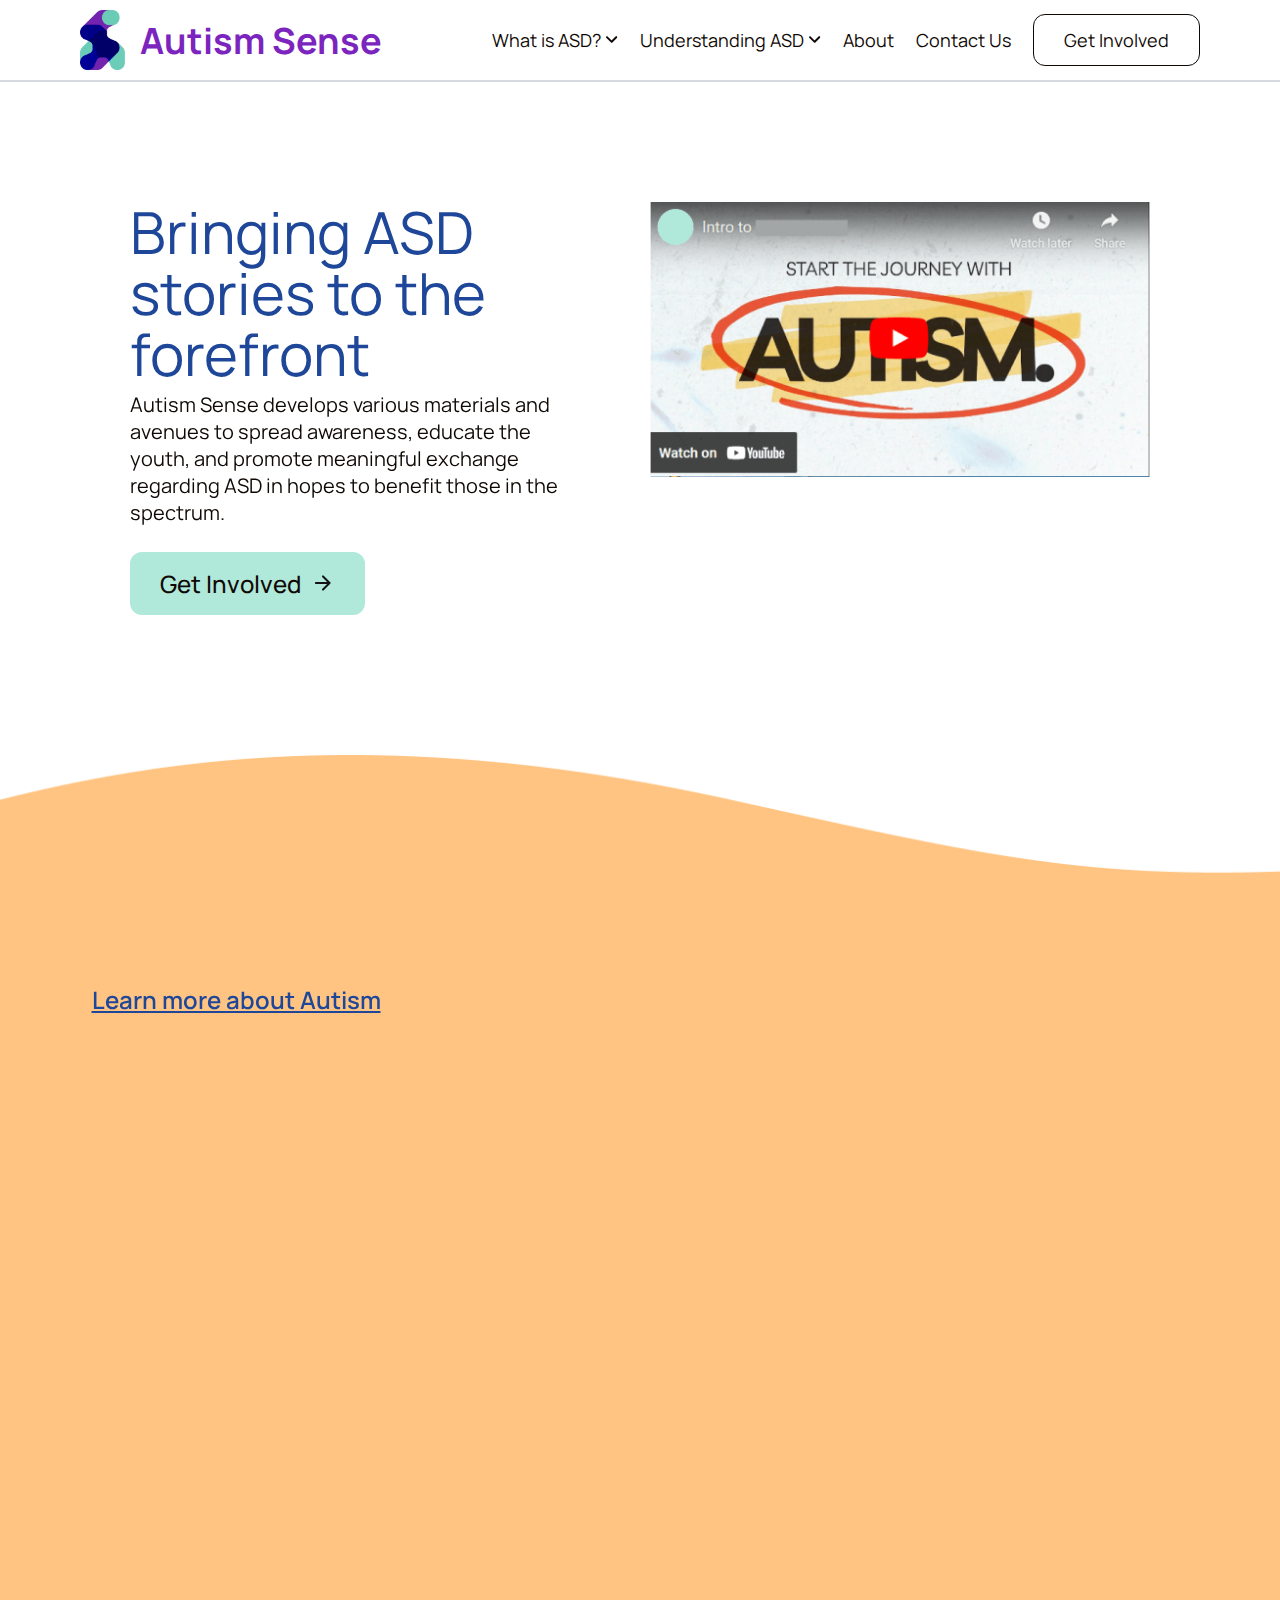
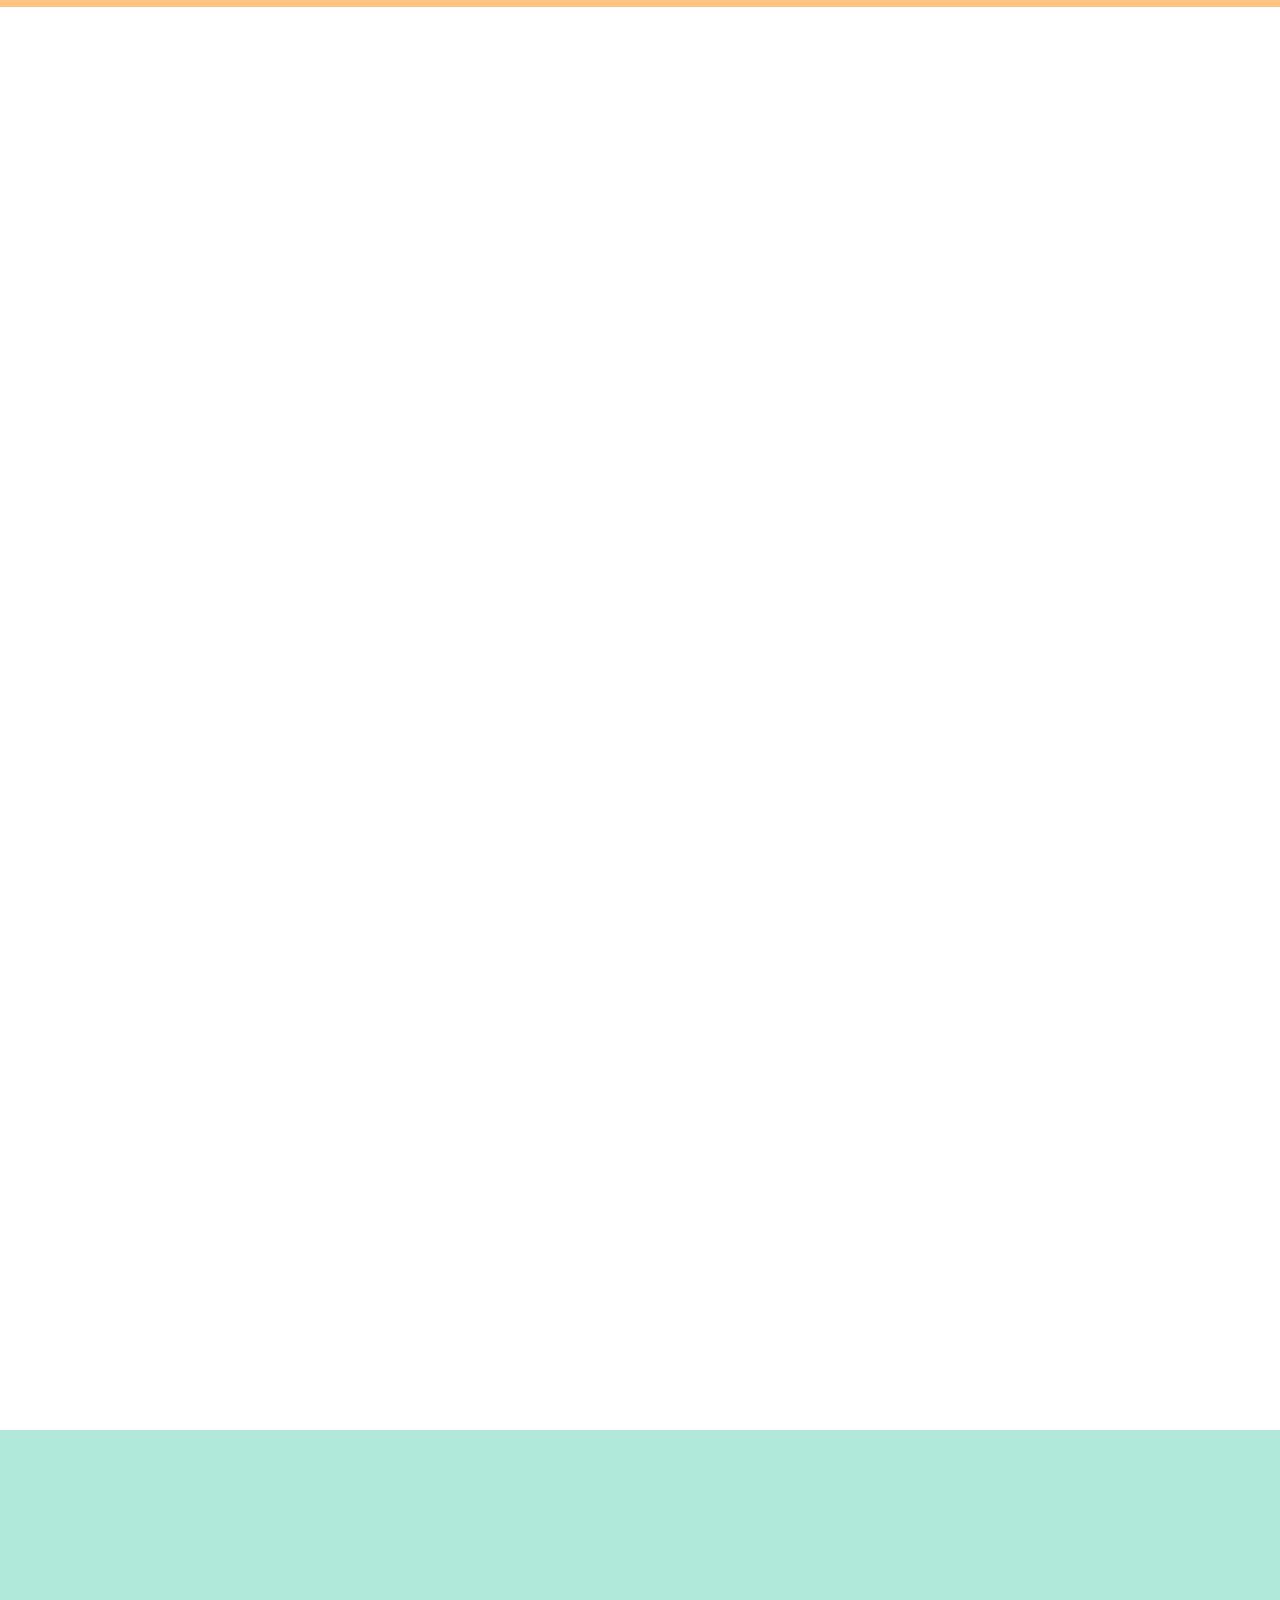
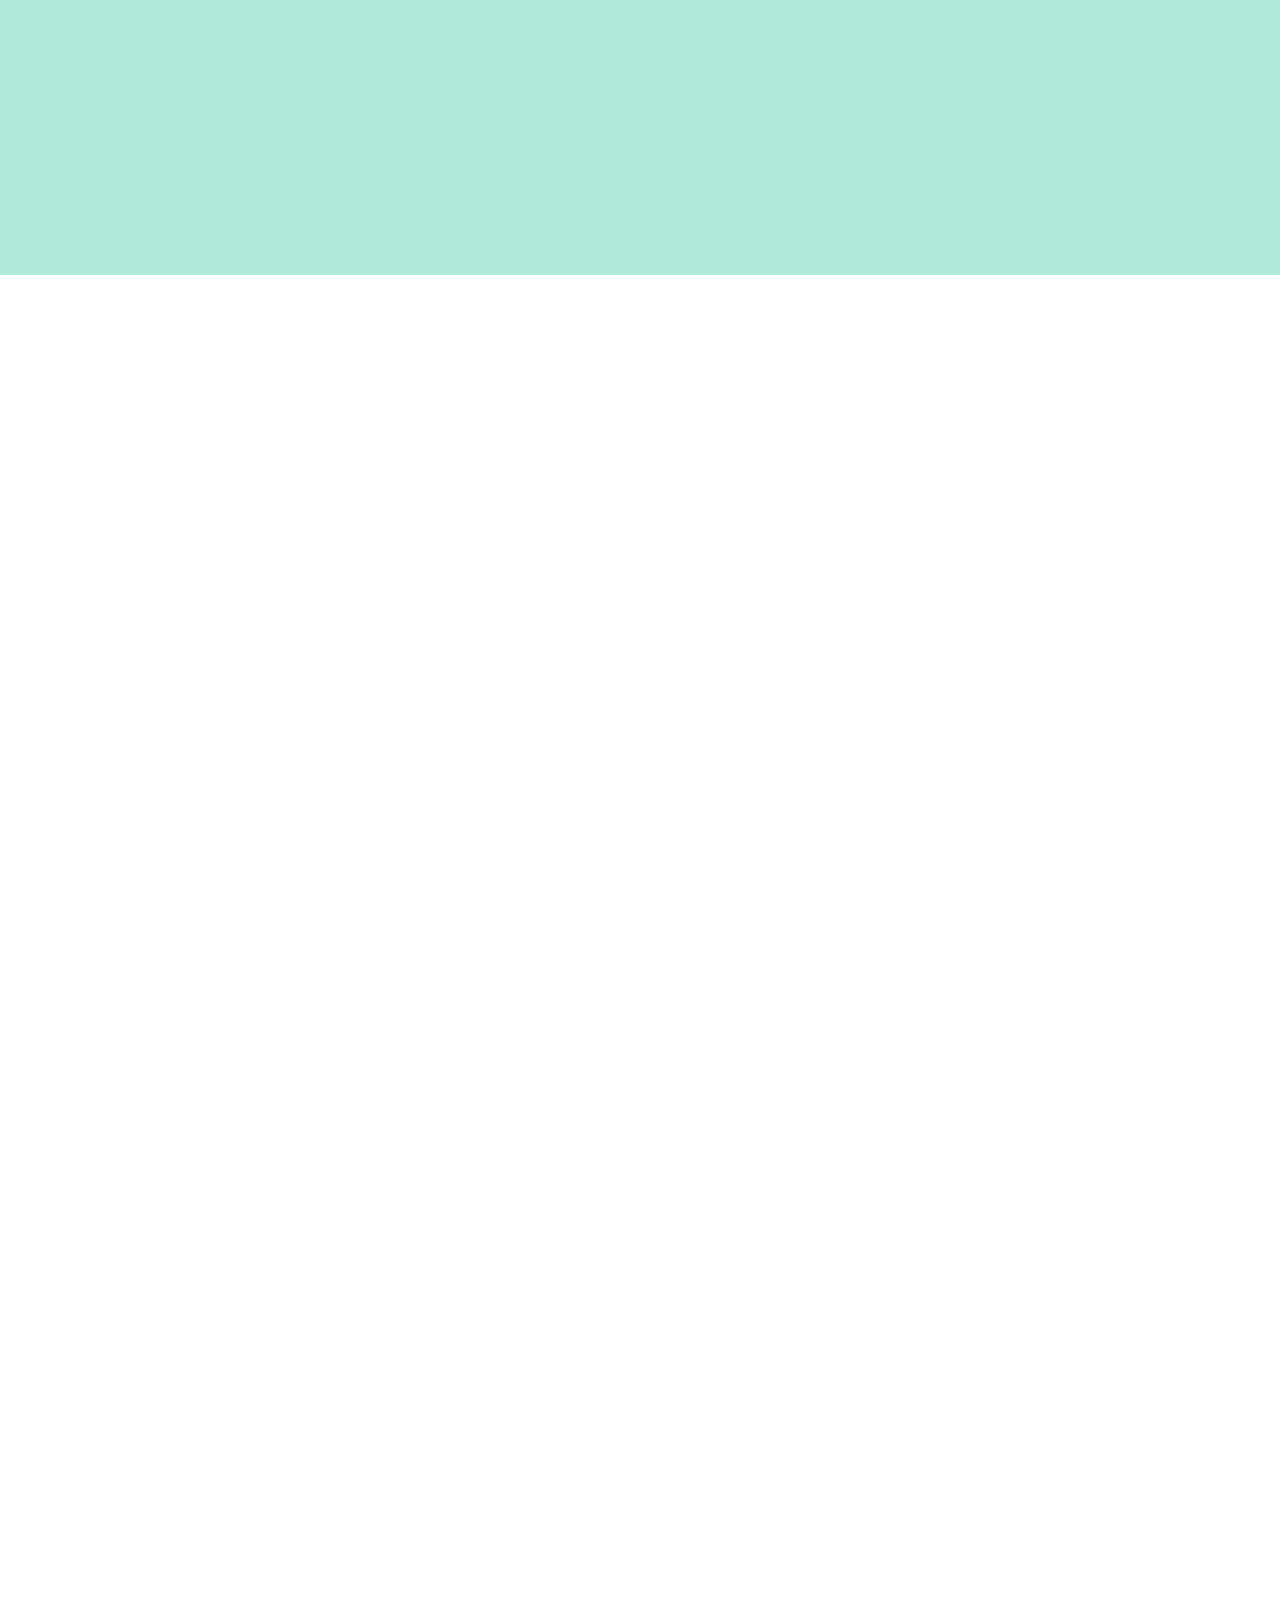
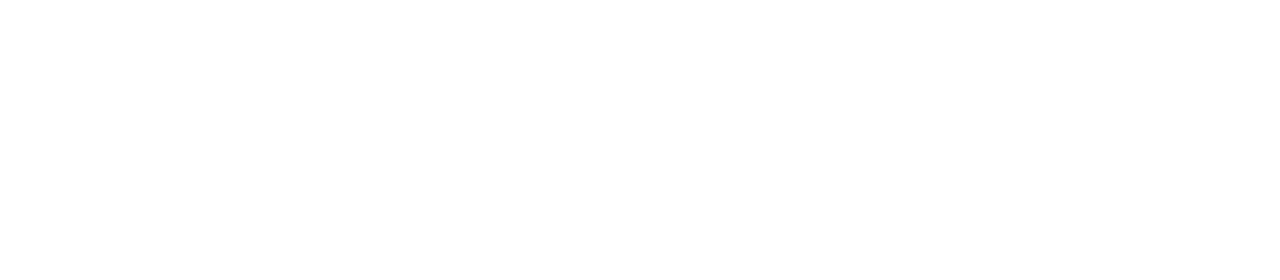
==== commit 80ff1b23: "fixed the index link." ====
--- a/index.html
+++ b/index.html
@@ -13,8 +13,8 @@
 <body>
     <header class="header" data-aos="fade-down">
         <div class="left-header">
-            <a href="/"><div class="header-logo"><img src="images/homepage/logo1.png"></div></a>
-            <a href="/"><span class="H3">Autism Sense</span></a>
+            <a href="index.html"><div class="header-logo"><img src="images/homepage/logo1.png"></div></a>
+            <a href="index.html"><span class="H3">Autism Sense</span></a>
         </div>        
         <div class="right-header">
             <div class="dropdown-arrow-navbar">
--- a/css/style.css
+++ b/css/style.css
@@ -2,10 +2,12 @@
 	box-sizing: border-box;
 	margin: 0;
 	padding: 0;
-	
 	transition: all 0.3s ease;
 }
 
+body {
+	max-width: 100%;
+}
 
 a{
 	text-decoration: none;
@@ -273,29 +275,34 @@
 /* landing ********************************************/
 
 .home-landing{
-	padding-top: 120px;
-	padding-left: 168px;
-    margin: 0 auto;
+	/* padding-top: 120px; */
+	/* padding-left: 148px; */
+	padding: 120px 130px 0px 130px;
+    margin: 0 0px;
     color: #1E4799;
     background-color: #FFF;
     display: flex;
-    justify-content: space-between;
+    justify-content: center;
+	width: auto;
+	gap: 120px;
+	/* max-width: 1200px; */
 }
 
 .home-landing-text{
 	display: flex;
 	flex-direction: column;
 }
+
 .home-landing-text .H1{
 	color: #1E4799;
-	max-width: 541px;
+	max-width: 741px;
     width: 100%;
     margin-bottom: 6px;
 }
 
 .home-landing-text .H6{
 	color: #1E4799;
-	max-width: 541px;
+	max-width: 741px;
     width: 100%;
     margin-bottom: 26px;
     color: #0F0804;
@@ -310,6 +317,7 @@
 	color: #0F0804;
 	background-color: #B0E8DA;
 	transition: all 0.3s ease;
+	margin-right: auto;
 }
 
 .home-landing-button:hover{
@@ -330,9 +338,8 @@
     justify-content: space-between;
 }
 .home-landing-pic{	
-    width: 600px;
-    margin-left: auto;
-    padding-right: 158px;
+    width: 500px;
+    /* padding-right: 158px; */
 }
 
 /* autism ********************************************/
@@ -555,7 +562,8 @@
 	justify-content: space-between;
 	background-image: url(../images/homepage/mint-bg.png);
 	background-size: cover;
-	padding-top: 60px;
+	background-repeat: no-repeat;
+	padding-top: 90px;
 	width: 100%;
 	height: 100%;
 
@@ -569,7 +577,7 @@
 	align-self: center;
 	text-align: center;
 	padding-top: 24px;
-	padding-bottom: 80px;
+	padding-bottom: 100px;
 	border-bottom: 2px solid white;
 	font-weight: 500;
 }
@@ -615,7 +623,6 @@
 
 .real-home-values .links{
 	cursor: pointer;
-	
 	padding-left: 168px;
 }
 
@@ -715,6 +722,7 @@
 	margin-right: auto;
 	margin-top: 90px;
 	margin-bottom: 110px;
+	overflow: hidden;
 }
 
 .home-brands .H6{
@@ -913,7 +921,7 @@
 	filter: brightness(0.4);
 }
 
-@media only screen and (max-width:1536px) {
+/* @media only screen and (max-width:1536px) { */
 	/* .header,
 	.home-landing,
 	.home-stats,
@@ -922,16 +930,30 @@
 	.home-values-bg,
 	.home-values,
 	.white-footer */
-}
+/* } */
 
 @media only screen and (max-width:1395px) {
 	.home-works {
 		flex-direction: column;
 		gap: 50px;
-	}
-	.home-values-bg{
-		background-position: center center;
-	}
+
+	}
+	/* .home-values-bg{
+		background-position: center center
+	} */
+
+	.real-home-values{
+		align-items: center;
+		background-image: url(../images/homepage/mint-bg.png), linear-gradient(to right, #B0E8DA, #B0E8DA);
+		background-size: contain, auto 1000px;
+		background-position: top, 0% 420px;
+		background-repeat: no-repeat, no-repeat;
+	}
+
+	.real-home-values .links{
+		padding-left: 0px;
+	}
+
 	#card-goldilocks{
 		margin: 0;
 	}
@@ -961,9 +983,12 @@
 		padding-right: 0;
 	}
 	
+	.home-landing {
+		gap: 70px;
+	}
+
 	.home-landing-graphic{
 		flex-direction: column;
-		align-items: center;
 	}
 	/* .home-landing-pic{
 		padding-top: 300px;
@@ -977,6 +1002,10 @@
 		padding-top: 10px;
 		padding-bottom: 60px;
 	}
+
+	.links {
+		padding-left: 0;
+	}
 }
 
 @media only screen and (max-width:1230px) {
@@ -986,6 +1015,11 @@
 	}
 	.home-values-bg{
 		background-position: center;
+	}
+
+
+	.home-landing {
+		gap: 30px;
 	}
 
 	.home-join {
@@ -1043,6 +1077,24 @@
 	
 }
 
+@media only screen and (max-width: 1090px) {
+	.autism-cards {
+		flex-direction: column;
+	}
+
+	.home-landing {
+		flex-direction: column;
+	}
+
+	.home-landing-graphic {
+		justify-content: center;
+	}
+
+	.home-landing .H1 {
+
+	}
+}
+
 @media only screen and (min-width:320px) and (max-width: 1068px) {
 	.white-footer{
 		flex-direction: column;
@@ -1081,6 +1133,12 @@
 
 	.terms{
 		padding-top: 85px;
+	}
+
+	.real-home-values{
+		background-size: contain, auto 1000px;
+		background-position: top, 0% 320px;
+		background-repeat: no-repeat, no-repeat;
 	}
 }
 
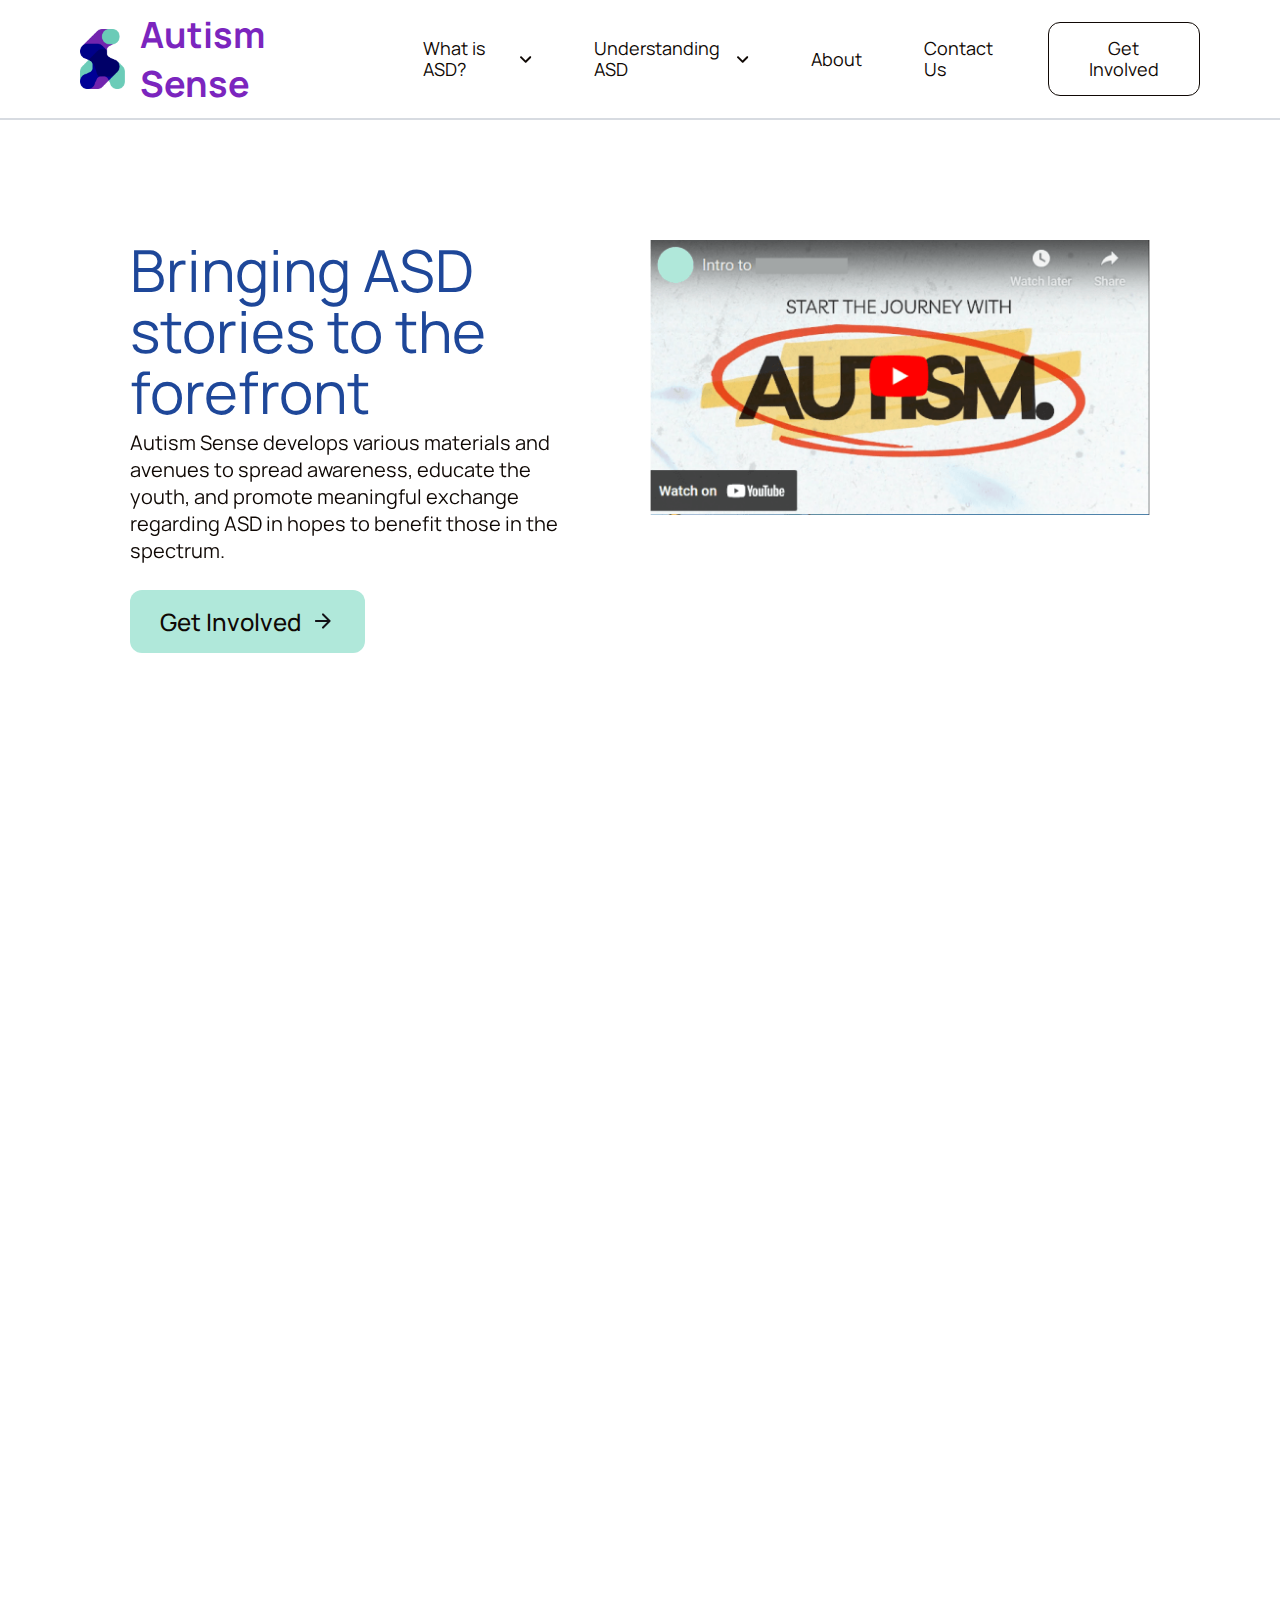
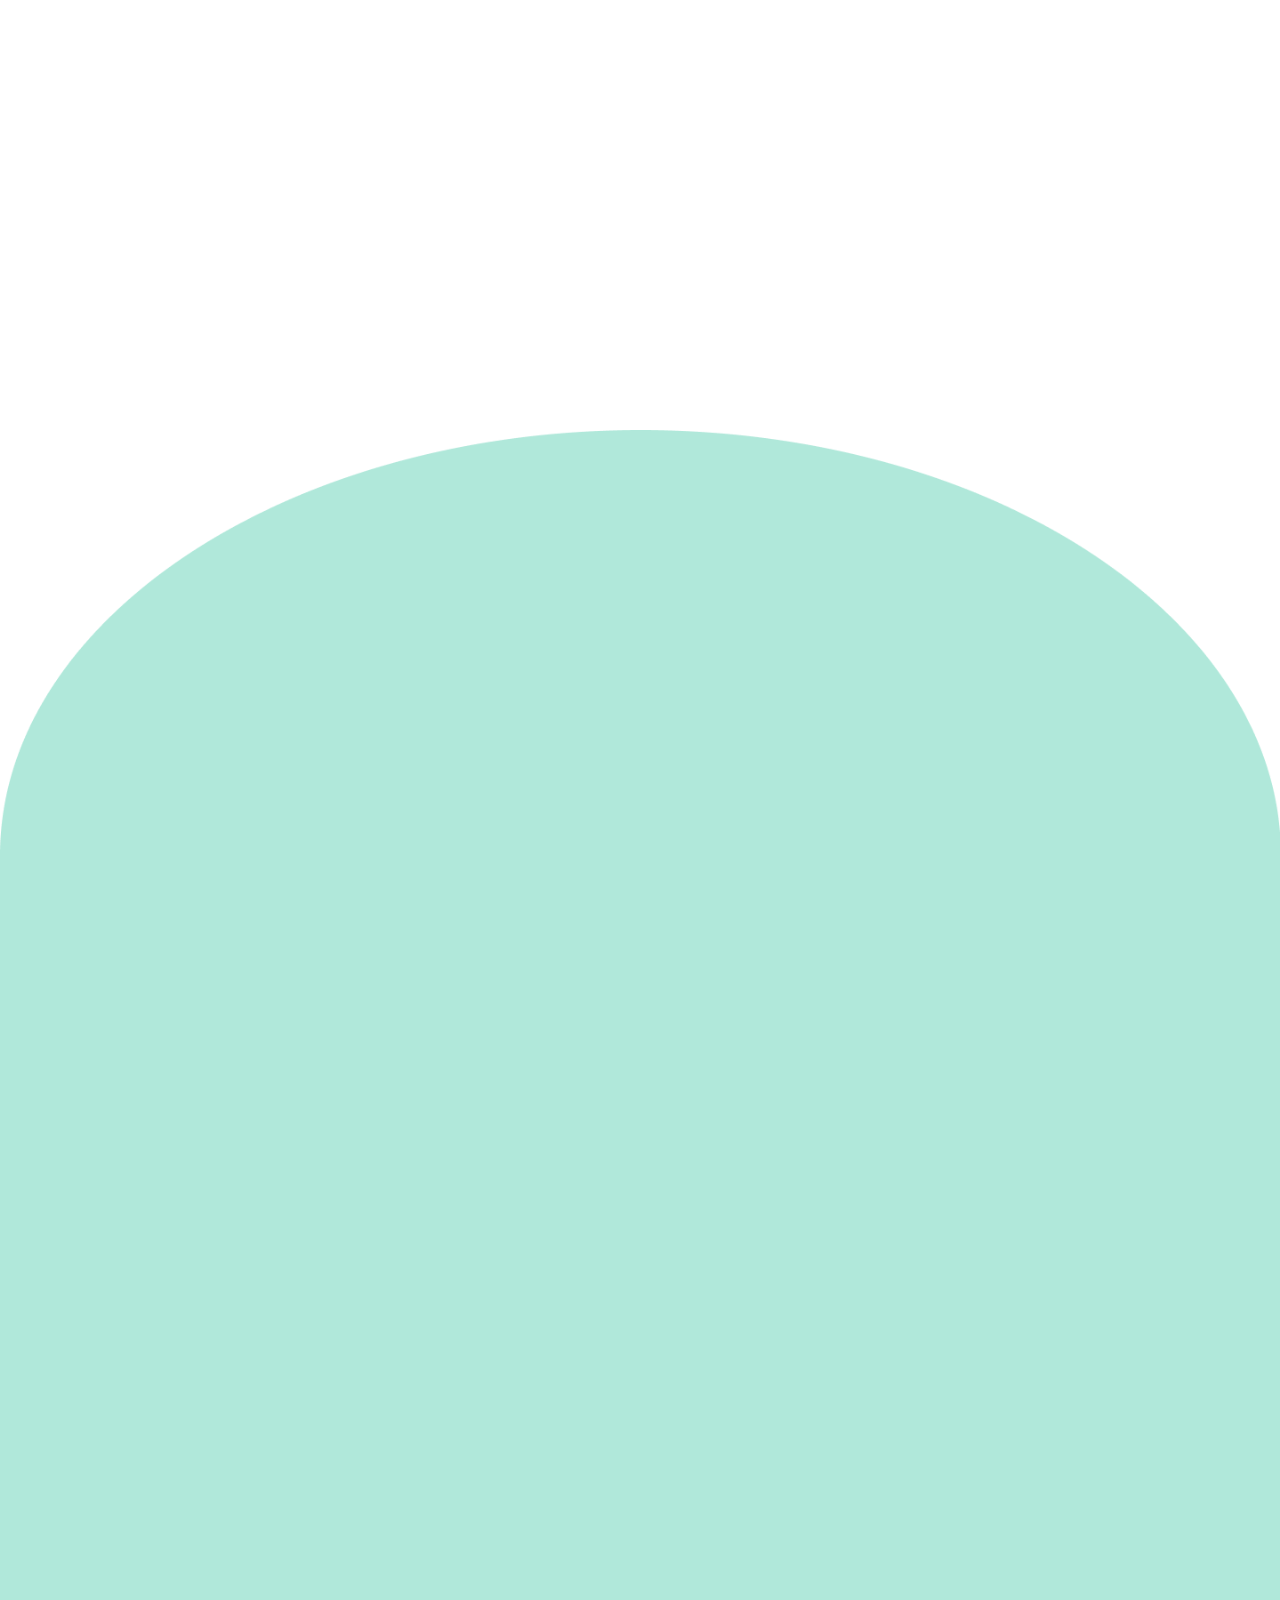
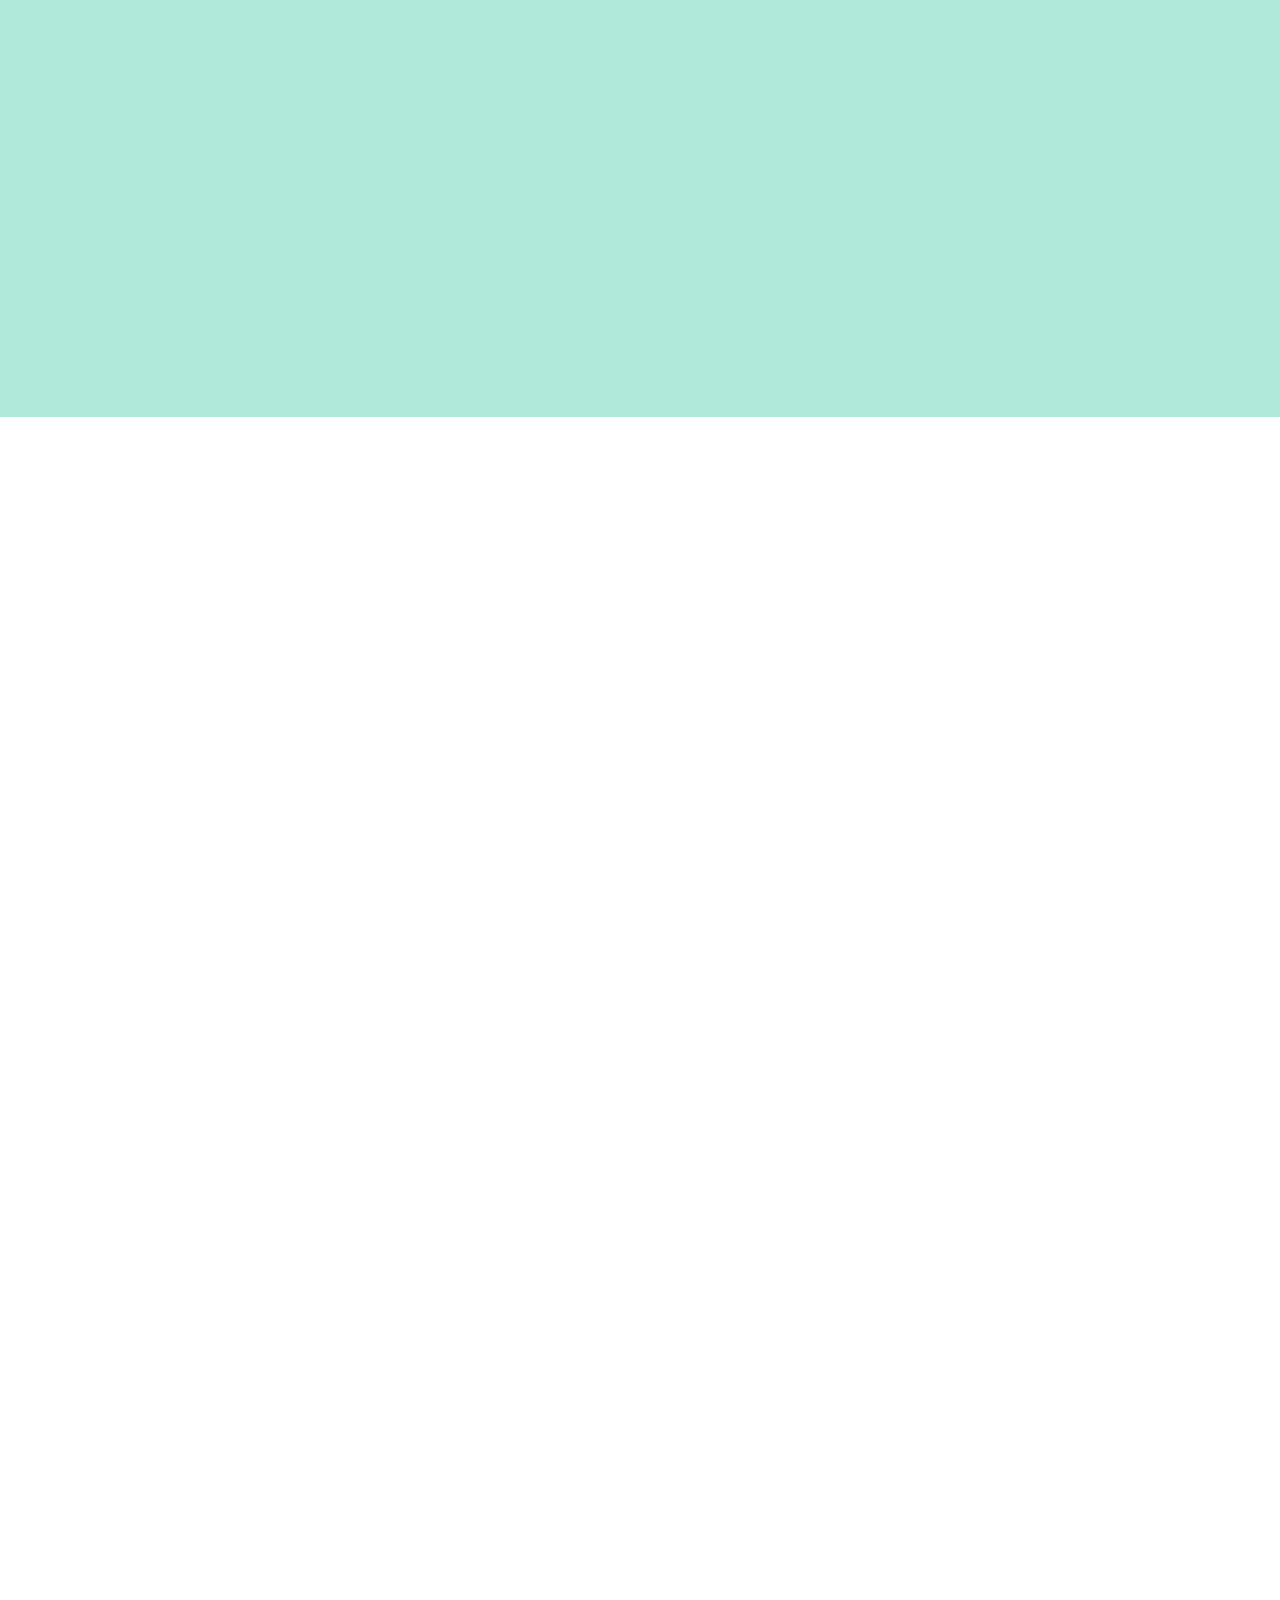
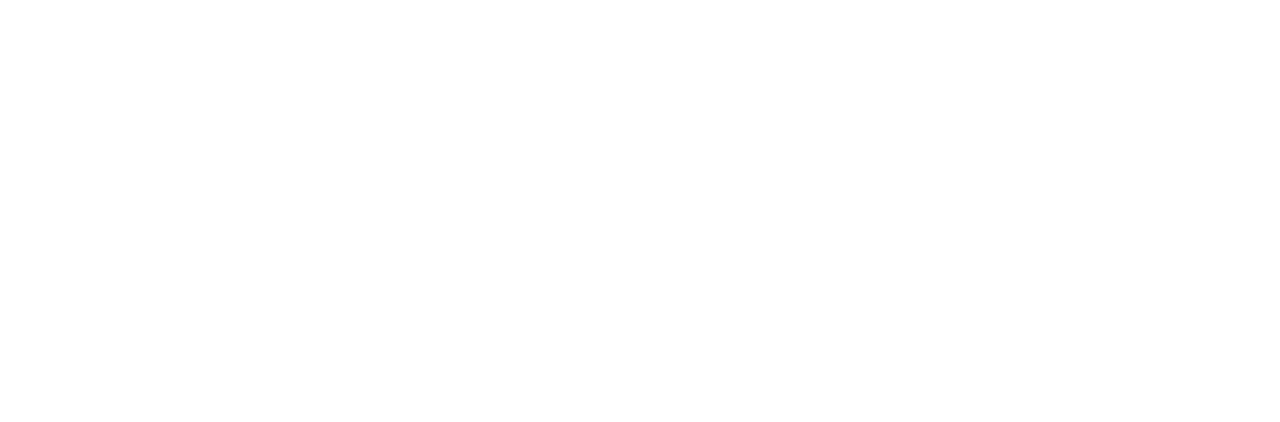
==== commit bb0b4929: "adjusted the oblong." ====
--- a/index.html
+++ b/index.html
@@ -112,42 +112,43 @@
             <span class="H2" data-aos="fade-up">Spectrum Sketches</span>
         </div>
     </div>
-
-    <div class="real-home-values" data-aos="fade-up">
-        <span class="H4" data-aos="fade-up">What we strive to do with our work</span>
-        <div class="home-values-card">
-            <div class="values-card" data-aos="fade-up">
-                <img src="images/homepage/stay-curious.png" data-aos="fade-up">
-                <span class="H5" data-aos="fade-up">Stay curious</span>
-                <span class="smolbody" data-aos="fade-up">Curiosity fuels knowledge. Knowledge helps us empathize. This allows us to understand and respond to the unique needs and experiences of individuals with ASD, acknowledging their strengths and capabilities.</span>
-            </div>
-            <div class="values-card" data-aos="fade-up">
-                <img src="images/homepage/create-avenues.png" data-aos="fade-up">
-                <span class="H5" data-aos="fade-up">Create avenues</span>
-                <span class="smolbody" data-aos="fade-up">Autism Sense makes programs, services, and resources accessible to those with autism, their families, and people who want to learn more about ASD. With these venues, we seek to spread awareness about ASD.</span>
-            </div>
-            <div class="values-card" data-aos="fade-up">
-                <img src="images/homepage/tell-stories.png" data-aos="fade-up">
-                <span class="H5" data-aos="fade-up">Tell stories</span>
-                <span class="smolbody" data-aos="fade-up">We are driven to advocate for the rights and needs of individuals with autism and raise awareness about ASD by sharing stories that offer perspectives. We aim that the ASD community to be heard.</span>
-                </div>
-        </div>
-        <span class="links" data-aos="fade-up"><a href="about.html">Know more about Autism Sense</a></span>
-    </div>
-
-    <div class="home-questions-container">
-            <div class="home-questions" data-aos="fade-up">
-                <div class="questions-left">
-                    <span class="H2" data-aos="fade-up">Have questions?</span>
-                    <span class="bodytext" data-aos="fade-up">Join us in our pursuit in bettering the lives of those with ASD!</span>
-                </div>
-                <div class="questions-right" data-aos="fade-up">
-                    <button class="questions-button">
-                        <a href="contact.html">
-                            <span class="button">Get in Touch</span>
-                            <img src="images/homepage/white-cta-arrow.png" class="arrow-cta">
-                        </a>
-                    </button>
+    <div class="real-home-wrapper">
+        <div class="real-home-values" data-aos="fade-up">
+            <span class="H4" data-aos="fade-up">What we strive to do with our work</span>
+            <div class="home-values-card">
+                <div class="values-card" data-aos="fade-up">
+                    <img src="images/homepage/stay-curious.png" data-aos="fade-up">
+                    <span class="H5" data-aos="fade-up">Stay curious</span>
+                    <span class="smolbody" data-aos="fade-up">Curiosity fuels knowledge. Knowledge helps us empathize. This allows us to understand and respond to the unique needs and experiences of individuals with ASD, acknowledging their strengths and capabilities.</span>
+                </div>
+                <div class="values-card" data-aos="fade-up">
+                    <img src="images/homepage/create-avenues.png" data-aos="fade-up">
+                    <span class="H5" data-aos="fade-up">Create avenues</span>
+                    <span class="smolbody" data-aos="fade-up">Autism Sense makes programs, services, and resources accessible to those with autism, their families, and people who want to learn more about ASD. With these venues, we seek to spread awareness about ASD.</span>
+                </div>
+                <div class="values-card" data-aos="fade-up">
+                    <img src="images/homepage/tell-stories.png" data-aos="fade-up">
+                    <span class="H5" data-aos="fade-up">Tell stories</span>
+                    <span class="smolbody" data-aos="fade-up">We are driven to advocate for the rights and needs of individuals with autism and raise awareness about ASD by sharing stories that offer perspectives. We aim that the ASD community to be heard.</span>
+                    </div>
+            </div>
+            <span class="links" data-aos="fade-up"><a href="about.html">Know more about Autism Sense</a></span>
+        </div>
+    
+        <div class="home-questions-container">
+                <div class="home-questions" data-aos="fade-up">
+                    <div class="questions-left">
+                        <span class="H2" data-aos="fade-up">Have questions?</span>
+                        <span class="bodytext" data-aos="fade-up">Join us in our pursuit in bettering the lives of those with ASD!</span>
+                    </div>
+                    <div class="questions-right" data-aos="fade-up">
+                        <button class="questions-button">
+                            <a href="contact.html">
+                                <span class="button">Get in Touch</span>
+                                <img src="images/homepage/white-cta-arrow.png" class="arrow-cta">
+                            </a>
+                        </button>
+                    </div>
                 </div>
             </div>
         </div>
--- a/css/style.css
+++ b/css/style.css
@@ -21,7 +21,7 @@
 	font-size: 64px;
 	line-height: 119%;
 	/* or 76px */
-
+	text-align: center;
 	letter-spacing: -0.01em;
 }
 
@@ -206,7 +206,6 @@
 	justify-content: space-between;
 	align-items: center;
 	padding: 10px 80px;
-
 	border-bottom: 2px solid #D7DBE1;
 }
 
@@ -354,6 +353,7 @@
 	display: flex;
 	flex-direction: column;
 	align-items: center;
+	overflow: hidden;
 }
 
 .autism-header{
@@ -560,14 +560,12 @@
 	display: flex;
 	flex-direction: column;
 	justify-content: space-between;
-	background-image: url(../images/homepage/mint-bg.png);
+	/* background-image: url(../images/homepage/mint-bg.png);
 	background-size: cover;
-	background-repeat: no-repeat;
+	background-repeat: no-repeat; */
 	padding-top: 90px;
 	width: 100%;
 	height: 100%;
-
-	
 }
 
 .real-home-values .H4{
@@ -630,9 +628,7 @@
 .home-questions-container{
 	padding-top: 100px;
 	padding-bottom: 160px;
-	background-color: #B0E8DA;
-	padding-left: 168px;
-	padding-right: 168px;
+	/* background-color: #B0E8DA; */
 }
 
 .home-questions{
@@ -640,10 +636,12 @@
 	align-items: center;
 	padding: 53px 69px;
 	justify-content: space-between !important;
-
 	border: 2px solid white;
 	border-radius: 50px;
 	background-color: white;
+	width: 80%;
+	margin: 0px auto;
+
 }
 
 .questions-left{
@@ -669,9 +667,16 @@
 .home-join-bg{
 	background-image: url(../images/homepage/dc-footer-bg.png);
 	background-size: cover;
+	background-position: center center;
 	width: 100%;
 	height: 100%;
 }
+
+.autism-body{
+	padding-left: 168px;
+	padding-right: 168px;
+}
+
 
 .home-join{
 	color: white;
@@ -932,219 +937,9 @@
 	.white-footer */
 /* } */
 
-@media only screen and (max-width:1395px) {
-	.home-works {
-		flex-direction: column;
-		gap: 50px;
-
-	}
-	/* .home-values-bg{
-		background-position: center center
-	} */
-
-	.real-home-values{
-		align-items: center;
-		background-image: url(../images/homepage/mint-bg.png), linear-gradient(to right, #B0E8DA, #B0E8DA);
-		background-size: contain, auto 1000px;
-		background-position: top, 0% 420px;
-		background-repeat: no-repeat, no-repeat;
-	}
-
-	.real-home-values .links{
-		padding-left: 0px;
-	}
-
-	#card-goldilocks{
-		margin: 0;
-	}
-
-	#see-all{
-		width: 522px;
-		align-self: center;
-		padding-bottom: 50px;
-	}
-
-	.home-join {
-		padding: 92px 80px;
-		flex-wrap: wrap;
-	}
-
-	.server-tags-deets-1, .server-tags-deets-2 {
-		flex-wrap: wrap;
-	}
-
-	.home-values-card{
-		flex-direction: column;
-		gap: 50px;
-	}
-	.home-values .links{
-		width: 350px;
-		align-self: center;
-		padding-right: 0;
-	}
-	
-	.home-landing {
-		gap: 70px;
-	}
-
-	.home-landing-graphic{
-		flex-direction: column;
-	}
-	/* .home-landing-pic{
-		padding-top: 300px;
-		padding-bottom: 120px;
-		padding-right: auto;
-	} */
-	.home-landing-button{
-		align-self: flex-start;
-	}
-	.footer-left .H5{
-		padding-top: 10px;
-		padding-bottom: 60px;
-	}
-
-	.links {
-		padding-left: 0;
-	}
-}
-
-@media only screen and (max-width:1230px) {
-	.home-stats-numbers{
-		flex-direction: column;
-		gap: 60px;
-	}
-	.home-values-bg{
-		background-position: center;
-	}
-
-
-	.home-landing {
-		gap: 30px;
-	}
-
-	.home-join {
-		flex-wrap: wrap;
-		padding: 92px 80px;
-	}
-
-	.autism-cards {
-		gap: 30px;
-	}
-
-	/* .brands-pics{
-		flex-direction: column;
-	} */
-	.all-brands-home{
-		display: flex;
-		margin-left: auto;
-		margin-right: auto;
-	}
-	.hyperlinks{
-		padding-left: 20px;
-	}
-	.footer-left .H5{
-		padding-top: 10px;
-		padding-bottom: 60px;
-	}
-	.navbar-click-all{
-		flex-direction: column !important;
-		padding-left: 0 !important;
-		padding-right: 0 !important;
-		align-items: center !important;
-	}
-	.navbar-left{
-		align-items: center !important;
-	}
-	.navbar-left-top{
-		align-items: center !important;
-	}
-	.navbar-left-bottom{
-		align-items: center !important;
-		display: flex;
-		flex-direction: column;
-	}
-	#navbar-hook{
-		display: none;
-	}
-	.navbar-right .online-images{
-		padding-top: 60px;
-	}
-
-	.server-tags-deets-2 :nth-child(1) {
-		order: 1
-	}
-
-	
-}
-
-@media only screen and (max-width: 1090px) {
-	.autism-cards {
-		flex-direction: column;
-	}
-
-	.home-landing {
-		flex-direction: column;
-	}
-
-	.home-landing-graphic {
-		justify-content: center;
-	}
-
-	.home-landing .H1 {
-
-	}
-}
-
-@media only screen and (min-width:320px) and (max-width: 1068px) {
-	.white-footer{
-		flex-direction: column;
-		padding-top: 80px;
-		padding-bottom: 100px;
-		align-items: center;
-		height: auto;
-	}
-	.left-text{
-		display: flex;
-		flex-direction: column;
-		justify-content: left;
-		padding-left: 50px;
-	}
-	.footer-left{
-		padding-bottom: 70px;
-		flex-direction: row;
-		align-items: flex-end;
-	}
-	
-	.footer-right{
-		margin: 0;
-	}
-	.hyperlinks{
-		padding-left: 120px;
-		width: auto;
-	}
-	.footer-left .H5{
-		padding-bottom: 12px;
-		font-size: 30px;
-
-	}
-	.footer-online{
-		padding-top: 30px;
-	}
-
-	.terms{
-		padding-top: 85px;
-	}
-
-	.real-home-values{
-		background-size: contain, auto 1000px;
-		background-position: top, 0% 320px;
-		background-repeat: no-repeat, no-repeat;
-	}
-}
-
 /* AUTISM ********************************************/
 .blue-header{
-	background-color: #1E4799;
+	/* background-color: #1E4799;
 	max-width: 100%;
 	height: 92px;
 	display: flex;
@@ -1152,6 +947,15 @@
 	align-items: center;
 	padding-left: 80px;
 	padding-right: 80px;
+	border-bottom: 2px solid #D7DBE1; */
+
+	max-width: 100%;
+	height: auto;
+	background-color: #1E4799;
+	display: flex;
+	justify-content: space-between;
+	align-items: center;
+	padding: 10px 80px;
 	border-bottom: 2px solid #D7DBE1;
 }
 
@@ -1203,7 +1007,6 @@
 }
 
 .autism-upper-header img{
-	padding-bottom: 300px;
 	width: 50px;
 }
 
@@ -1219,22 +1022,37 @@
 }
 
 .autism-video{
-	position: absolute;
-	top: 540px;
+	display: flex;
+	justify-content: center;
+	width: 100%;
+
+	position: relative;
+	margin-top: 50px;
 	align-self: center;
 }
 
 .autism-video img{
+	
 	width: 760px;
 }
 
 .autism-body{
 	display: flex;
 	flex-direction: column;
-	padding-left: 168px;
-	padding-right: 168px;
+	align-items: center;
 	gap: 60px;
 	padding-top: 270px;
+	max-width: 1400px;
+	margin-right: auto;
+	margin-left: auto;
+}
+
+.cause-risk-pics .asd-infogs {
+	width: 540px;
+}
+
+.asd-infogs img {
+	width: 100%;
 }
 
 .asd-infogs:hover{
@@ -1255,13 +1073,14 @@
 }
 
 .type-lvl-asd img, .diag-autism img{
-	width: 100%;
+	max-width: 100%;
 }
 
 .type-lvl-asd, .cause-risk-asd, .diag-signs-autism, .diag-autism{
 	display: flex;
 	flex-direction: column;
 	gap: 16px;
+	max-width: 100%;
 }
 
 .signs-autism{
@@ -1272,13 +1091,16 @@
 }
 
 .signs-autism-cards{
-	display: flex;
+	/* display: flex;
 	justify-content: space-between;
-	padding-bottom: 160px;
+	padding-bottom: 160px; */
+	display: grid;
+	grid-template-columns: repeat(auto-fit, minmax(270px, 1fr));
+	justify-content: center;
 }
 
 .signs-autism-cards img{
-	width: 370px;
+	width: 100%;
 }
 
 
@@ -1288,13 +1110,13 @@
 }
 
 .cause-risk-pics img{
-	width: 570px;
+	width: 540px;
 }
 
 
 /* RESOURCES ********************************************/
 .orange-header{
-	background-color: #FFC482;
+	/* background-color: #FFC482;
 	max-width: 100%;
 	height: 92px;
 	display: flex;
@@ -1302,6 +1124,15 @@
 	align-items: center;
 	padding-left: 80px;
 	padding-right: 80px;
+	border-bottom: 2px solid #656B73; */
+
+	max-width: 100%;
+	height: auto;
+	background-color: #FFC482;
+	display: flex;
+	justify-content: space-between;
+	align-items: center;
+	padding: 10px 80px;
 	border-bottom: 2px solid #656B73;
 }
 
@@ -1321,24 +1152,23 @@
 .resources-header{
 	background-image: url(../images/resources/orange-half-circle-bg.png);
 	background-size: cover;
+	background-position: 50% 100%;
 	width: 100%;
 	height: 100%;
 	display: flex;
 	flex-direction: column;
 	align-items: center;
-	padding-top: 153px;
-	padding-bottom: 185px;
-}
-
-.upper-header{
-	padding-bottom: 21px;
-}
+	/* padding-top: 153px;
+	padding-bottom: 185px; */
+	padding: 153px 180px 185px 180px;
+}
+
 
 .lower-header{
 	display: flex;
 	flex-direction: column;
 	align-items: center;
-	width: 1000px;
+	width: 100%;
 	gap: 50px;
 
 }
@@ -1354,29 +1184,35 @@
 /* RESOURCES PODCAST ********************************************/
 
 .resources-podcast{
-	
+	display: flex;
+	flex-direction: column;
+	align-items: center;
+	justify-content: center;
 	padding-top: 130px;
 	padding-bottom: 130px;
 }
 
 .resources-podcast .H2{
-	padding-left: 168px;
+	width: 80%;
+	padding-left: 2%;
 }
 
 .podcast-thumbnails{
-	padding-left: 168px;
-	padding-right: 168px;
+	width: 100%;
+	/* padding-left: 168px;
+	padding-right: 168px; */
 	display: flex;
 	flex-direction: column;
 	align-items: center;
 	gap: 44px;
 	padding-top: 50px;
-	width: 1104px;
+	
 }
 
 .podcast-thumbnails img{
-	width: 1104px;
-	height: 470px;
+	width: 80%;
+	max-width: 1104px;
+	height: auto;
 }
 
 .black-footer{
@@ -1467,15 +1303,7 @@
 
 .upper-header{
 	padding-bottom: 21px;
-}
-
-.lower-header{
-	display: flex;
-	flex-direction: column;
-	align-items: center;
-	width: 1000px;
-	gap: 50px;
-
+	text-align: center;
 }
 
 /* aRTICLES learning ********************************************/
@@ -1570,7 +1398,7 @@
 
 /* ABOUT ********************************************/
 .black-header{
-	background-color: #0F0804;
+	/* background-color: #0F0804;
 	max-width: 100%;
 	height: 92px;
 	display: flex;
@@ -1578,6 +1406,15 @@
 	align-items: center;
 	padding-left: 80px;
 	padding-right: 80px;
+	border-bottom: 2px solid #656B73; */
+
+	max-width: 100%;
+	height: auto;
+	background-color: #0F0804;
+	display: flex;
+	justify-content: space-between;
+	align-items: center;
+	padding: 10px 80px;
 	border-bottom: 2px solid #656B73;
 }
 
@@ -1635,12 +1472,42 @@
 	display: flex;
 	flex-direction: column;
 	gap: 60px;
-	background-color: #D7DBE1;
+	/* background-color: #0F0804; */
 	color: #0F0804;
 	padding-top: 80px;
 	padding-bottom: 100px;
 }
 
+.outer-wrapper {
+	background-color: #0F0804;
+	margin-top: -1px;
+	padding: 0;
+}
+
+.wrapper {
+	background-image: url(../images/about/gray-bg.png), linear-gradient(bottom, #D7DBE1, #D7DBE1 85%, transparent 85%, transparent 100%);
+	background-image: url(../images/about/gray-bg.png), -webkit-linear-gradient(bottom, #D7DBE1, #D7DBE1 65%, transparent 65%, transparent 100%);
+	background-size: contain, 100% 100%;
+	background-position: top, 50% 100%;
+	background-repeat: no-repeat, no-repeat;
+
+	/* background-image: url(../images/about/gray-bg.png);
+	background-size: contain; */
+}
+
+.real-home-wrapper {
+	background-image: url(../images/homepage/mint-bg.png), linear-gradient(bottom, #B0E8DA, #B0E8DA 35%, transparent 35%, transparent 100%);
+	background-image: url(../images/homepage/mint-bg.png), -webkit-linear-gradient(bottom, #B0E8DA, #B0E8DA 35%, transparent 35%, transparent 100%);
+	background-size: contain, 100% 100%;
+	background-position: top, 50% 100%;
+	background-repeat: no-repeat, no-repeat;
+
+	/* background-image: url(../images/about/gray-bg.png);
+	background-size: contain; */
+}
+
+
+
 .about-body .H2{
 	font-weight: 700;
 }
@@ -1651,14 +1518,24 @@
 	gap: 16px;
 }
 
+ /* {
+	display: grid;
+	gap: 16px;
+	grid-template-columns: repeat(4, 1fr);
+} */
+
 .about-vision img{
 	width: 100%;
 }
 
 .team-pics-deets{
-	display: flex;
-	justify-content: space-between;
-}
+	/* display: flex;
+	justify-content: space-between; */
+	display: grid;	
+	grid-template-columns: repeat(auto-fit, minmax(260px, 1fr));
+	justify-content: center;
+}
+
 
 .team-pics-deets-each{
 	display: flex;
@@ -1668,8 +1545,7 @@
 }
 
 .team-pics-deets-each img{
-	width: 100%
-
+	width: 200px;
 }
 
 .team-deets{
@@ -1758,22 +1634,26 @@
 .home-values{
 	display: flex;
 	flex-direction: column;
-	background-color: #0F0804;
+	/* background-color: #0F0804; */
 	justify-content: space-between;
-	background-image: url(../images/about/gray-bg.png);
+	/* background-image: url(../images/about/gray-bg.png); */
 	background-size: cover;
 	width: 100%;
 	height: 100%;
 	top: 500px
 }
 
+
+
+
 .home-values .H4{
 	display: flex;
 	width: 350px;
 	height: 82px;
 	align-self: center;
 	text-align: center;
-	padding-top: 94px;
+	margin-top: 80px;
+	padding-top: 0px;
 	padding-bottom: 20px;
 	border-bottom: 2px solid white;
 	font-weight: 500;
@@ -1796,7 +1676,7 @@
 
 /* CONTACT ********************************************/
 .purple-header{
-	background-color: #7B25BE;
+	/* background-color: #7B25BE;
 	max-width: 100%;
 	height: 92px;
 	display: flex;
@@ -1804,6 +1684,15 @@
 	align-items: center;
 	padding-left: 80px;
 	padding-right: 80px;
+	border-bottom: 2px solid #D7DBE1; */
+
+	max-width: 100%;
+	height: auto;
+	background-color: #7B25BE;
+	display: flex;
+	justify-content: space-between;
+	align-items: center;
+	padding: 10px 80px;
 	border-bottom: 2px solid #D7DBE1;
 }
 
@@ -1878,9 +1767,9 @@
 }
 
 .contact-form{
-	padding-left: 168px;
+	/* padding-left: 168px; */
 	color: #0F0804;
-	width: 820px;
+	width: 60%;
 	gap: 50px;
 	display: flex;
 	flex-direction: column;
@@ -1908,6 +1797,10 @@
 
 }
 
+/* .input-name {
+	margin-right: 20px;
+} */
+
 .personal-section, .project-section{
 	gap: 12px;
 }
@@ -1923,7 +1816,7 @@
 }
 
 .first-name, .last-name{
-	width: 390px;
+	width: 48%;
 }
 
 .form-bg{
@@ -1949,13 +1842,12 @@
 
 .contact-all{
 	display: flex;
-	flex-direction: row;
+	justify-content: center;
 	padding-top: 220px;
 }
 
 .side-contacts{
-	padding-right: 168px;
-	margin-left: auto;
+	margin-left: 50px;
 	color: #0F0804;
 	width: 230px;
 }
@@ -2008,10 +1900,10 @@
 
 .involved-header{
 	padding-left: 168px;
-	padding-right: 168px;
-	display: flex;
-	flex-direction: column;
-	width: 44%;
+	padding-right: 0px;
+	display: flex;
+	flex-direction: column;
+	width: 59%;
 	justify-content: flex-start;
 	gap: 8px;
 	padding-top: 20px;
@@ -2128,4 +2020,503 @@
 .questions-left{
 	display: flex;
 	gap: 7px;
-}+}
+
+.right-header > div, .right-header > span {
+	padding: 0px 20px;
+}
+
+/* .right-header .dropdown-arrow-navbar {
+	display: inline-block;
+	position: relative;
+}
+
+.right-header .dropdown-arrow-navbar .dropdown{
+	list-style: none;
+	visibility: hidden;
+	opacity: 0;
+	position: absolute;
+	padding-left: 0;
+	left: 0;
+	display: none;
+	background: #7B25BE;
+}
+
+.right-header .dropdown-arrow-navbar:hover > .dropdown,
+.right-header .dropdown-arrow-navbar .dropdown:hover {
+      visibility: visible;
+      opacity: 1;
+      display: block;
+      min-width: 200px;
+      text-align: left;
+      padding-top: 20px;
+      box-shadow: 0px 2px 3px -1px #ccc;
+
+    }
+
+.right-header .dropdown-arrow-navbar .dropdown li {
+	clear: both;
+	width: 100%;
+	text-align: left;
+	margin-bottom: 20px;
+	border-style: none;
+	}	
+
+.right-header .dropdown-arrow-navbar .dropdown li a:hover{
+	clear: both;
+	width: 100%;
+	text-align: left;
+	margin-bottom: 20px;
+	border-style: none;
+}
+
+.right-header .dropdown-arrow-navbar .dropdown li a {
+	color: #FFFFFF;
+	font-family: 'Manrope';
+	transition: all 0.5s ease;
+	padding-left: 20px;
+} */
+
+@media only screen and (min-width:1700px) {
+	.home-values-card {
+		padding-left: 260px;
+		padding-right: 260px;
+	}	
+}
+
+@media only screen and (max-width:1395px) {
+	.home-works {
+		flex-direction: column;
+		gap: 50px;
+
+	}
+	/* .home-values-bg{
+		background-position: center center
+	} */
+	.wrapper {
+		background-image: url(../images/about/gray-bg.png), linear-gradient(bottom, #D7DBE1, #D7DBE1 85%, transparent 85%, transparent 100%);
+		background-image: url(../images/about/gray-bg.png), -webkit-linear-gradient(bottom, #D7DBE1, #D7DBE1 80%, transparent 80%, transparent 100%);
+		background-size: contain, 100%;
+		background-position: top, top;
+		background-repeat: no-repeat, no-repeat;
+	}
+
+	.real-home-wrapper {
+		background-image: url(../images/homepage/mint-bg.png), linear-gradient(bottom, #B0E8DA, #B0E8DA 35%, transparent 35%, transparent 100%);
+		background-image: url(../images/homepage/mint-bg.png), -webkit-linear-gradient(bottom, #B0E8DA, #B0E8DA 65%, transparent 65%, transparent 100%);
+		background-size: contain, 100% 100%;
+		background-position: top, 50% 100%;
+		background-repeat: no-repeat, no-repeat;
+	
+		/* background-image: url(../images/about/gray-bg.png);
+		background-size: contain; */
+	}
+	
+	.real-home-values .links{
+		padding-left: 0px;
+	}
+
+	#card-goldilocks{
+		margin: 0;
+	}
+
+	#see-all{
+		width: 522px;
+		align-self: center;
+		padding-bottom: 50px;
+	}
+
+	.home-join {
+		padding: 92px 80px;
+		flex-wrap: wrap;
+	}
+
+	.server-tags-deets-1, .server-tags-deets-2 {
+		flex-wrap: wrap;
+	}
+
+	.home-values-card{
+		flex-direction: column;
+		gap: 50px;
+	}
+	.home-values .links{
+		width: 350px;
+		align-self: center;
+		padding-right: 0;
+	}
+	
+	.home-landing {
+		gap: 70px;
+	}
+
+	.home-questions-container {
+		display: flex;
+		justify-content: center;
+		align-items: center;
+		
+	}
+	.home-questions {
+		flex-direction: column;
+		width: 50%;
+		min-width: 50%;
+		gap: 20px;
+	}
+
+	.home-landing-graphic{
+		flex-direction: column;
+	}
+	/* .home-landing-pic{
+		padding-top: 300px;
+		padding-bottom: 120px;
+		padding-right: auto;
+	} */
+
+
+	.home-landing-button{
+		align-self: flex-start;
+	}
+	.footer-left .H5{
+		padding-top: 10px;
+		padding-bottom: 60px;
+	}
+
+	.links {
+		padding-left: 0;
+	}
+
+	.autism-body, .about-body{
+		padding-left: 88px;
+		padding-right: 88px;
+	}
+}
+
+@media only screen and (max-width:1230px) {
+	.home-stats-numbers{
+		flex-direction: column;
+		gap: 60px;
+	}
+	.home-values-bg{
+		background-position: center;
+	}
+
+
+	.home-landing {
+		gap: 30px;
+	}
+
+	.home-join {
+		flex-wrap: wrap;
+		padding: 92px 80px;
+	}
+
+	.autism-cards {
+		gap: 30px;
+	}
+
+	/* .brands-pics{
+		flex-direction: column;
+	} */
+	.all-brands-home{
+		display: flex;
+		margin-left: auto;
+		margin-right: auto;
+	}
+	.hyperlinks{
+		padding-left: 20px;
+	}
+	.footer-left .H5{
+		padding-top: 10px;
+		padding-bottom: 60px;
+	}
+	.navbar-click-all{
+		flex-direction: column !important;
+		padding-left: 0 !important;
+		padding-right: 0 !important;
+		align-items: center !important;
+	}
+	.navbar-left{
+		align-items: center !important;
+	}
+	.navbar-left-top{
+		align-items: center !important;
+	}
+	.navbar-left-bottom{
+		align-items: center !important;
+		display: flex;
+		flex-direction: column;
+	}
+	#navbar-hook{
+		display: none;
+	}
+	.navbar-right .online-images{
+		padding-top: 60px;
+	}
+
+	.server-tags-deets-2 :nth-child(1) {
+		order: 1
+	}
+
+	.cause-risk-pics{
+		flex-direction: column;
+		align-items: center;
+	}
+
+	.autism-body, .about-body {
+		padding-left: 60px;
+		padding-right: 60px;
+	}
+
+	.wrapper {
+		background-image: url(../images/about/gray-bg.png), linear-gradient(bottom, #D7DBE1, #D7DBE1 85%, transparent 85%, transparent 100%);
+		background-image: url(../images/about/gray-bg.png), -webkit-linear-gradient(bottom, #D7DBE1, #D7DBE1 83%, transparent 83%, transparent 100%);
+		background-size: contain, 100%;
+		background-position: top, top;
+		background-repeat: no-repeat, no-repeat;
+	}
+
+	.real-home-wrapper {
+		background-image: url(../images/homepage/mint-bg.png), linear-gradient(bottom, #B0E8DA, #B0E8DA 35%, transparent 35%, transparent 100%);
+		background-image: url(../images/homepage/mint-bg.png), -webkit-linear-gradient(bottom, #B0E8DA, #B0E8DA 70%, transparent 70%, transparent 100%);
+		background-size: contain, 100% 100%;
+		background-position: top, 50% 100%;
+		background-repeat: no-repeat, no-repeat;
+
+	}
+}
+
+@media only screen and (max-width: 1090px) {
+	.autism-cards {
+		flex-direction: column;
+	}
+
+	.home-landing {
+		flex-direction: column;
+	}
+
+	.home-landing-graphic {
+		justify-content: center;
+	}
+
+	.resources-header{
+		background-image: url(../images/resources/orange-half-circle-bg.png);
+		background-size: cover;
+		background-position: center;
+		width: 100%;
+		height: 100%;
+		display: flex;
+		flex-direction: column;
+		align-items: center;
+		/* padding-top: 153px;
+		padding-bottom: 185px; */
+		padding: 153px 90px 185px 90px;
+	}
+
+	.autism-body, .about-body {
+		padding-left: 70px;
+		padding-right: 70px;
+	}
+}
+
+@media only screen and (min-width:320px) and (max-width: 1068px) {
+	.autism-body, .about-body {
+		padding-left: 40px;
+		padding-right: 40px;
+	}
+
+	.autism-video img{
+		width: 80%;
+	}
+
+	.white-footer{
+		flex-direction: column;
+		padding-top: 80px;
+		padding-bottom: 100px;
+		align-items: center;
+		height: auto;
+	}
+	.left-text{
+		display: flex;
+		flex-direction: column;
+		justify-content: left;
+		padding-left: 50px;
+	}
+	.footer-left{
+		padding-bottom: 70px;
+		flex-direction: row;
+		align-items: flex-end;
+	}
+	
+	.brands-pics {
+		flex-direction: column;
+		align-items: center;
+	}
+
+	.footer-right{
+		margin: 0;
+	}
+	.hyperlinks{
+		padding-left: 120px;
+		width: auto;
+	}
+	.footer-left .H5{
+		padding-bottom: 12px;
+		font-size: 30px;
+
+	}
+	.footer-online{
+		padding-top: 30px;
+	}
+
+	.terms{
+		padding-top: 85px;
+	}
+
+	/* .real-home-values{
+		background-size: contain, auto 1000px;
+		background-position: top, 0% 320px;
+		background-repeat: no-repeat, no-repeat;
+	} */
+
+	.home-values{
+		align-items: center;
+		background-image: url(../images/about/gray-bg.png), linear-gradient(bottom, #D7DBE1, #D7DBE1 50%, transparent 50%, transparent 100%);
+    	background-image: url(../images/about/gray-bg.png), -webkit-linear-gradient(bottom, #D7DBE1, #D7DBE1 64%, transparent 64%, transparent 100%);
+		background-size: contain, 100%;
+		background-position: top, top;
+		background-repeat: no-repeat, no-repeat;
+	}
+
+	
+	.real-home-wrapper {
+		background-image: url(../images/homepage/mint-bg.png), linear-gradient(bottom, #B0E8DA, #B0E8DA 35%, transparent 35%, transparent 100%);
+		background-image: url(../images/homepage/mint-bg.png), -webkit-linear-gradient(bottom, #B0E8DA, #B0E8DA 79%, transparent 79%, transparent 100%);
+		background-size: contain, 100% 100%;
+		background-position: top, 50% 100%;
+		background-repeat: no-repeat, no-repeat;
+
+	}
+}
+@media only screen and (min-width:320px) and (max-width: 768px){
+	/* .real-home-values{
+		background-size: contain, auto 1000px;
+		background-position: top, 0% 220px;
+		background-repeat: no-repeat, no-repeat;
+	} */
+
+	.home-questions {
+		min-width: 60%;
+	}
+
+	.home-landing, .home-content {
+		padding-left: 40px;
+		padding-right: 40px;
+	}
+
+
+	.home-landing-pic{	
+		width: 400px;
+		/* padding-right: 158px; */
+	}
+
+	.home-join {
+		padding: 92px 10px;
+	}
+
+	.cause-risk-pics img{
+		width: auto;
+		max-width: 440px;
+	}
+
+	.wrapper {
+		background-image: url(../images/about/gray-bg.png), linear-gradient(bottom, #D7DBE1, #D7DBE1 85%, transparent 85%, transparent 100%);
+		background-image: url(../images/about/gray-bg.png), -webkit-linear-gradient(bottom, #D7DBE1, #D7DBE1 90%, transparent 90%, transparent 100%);
+		background-size: contain, 100%;
+		background-position: top, top;
+		background-repeat: no-repeat, no-repeat;
+	}
+
+	.real-home-wrapper {
+		background-image: url(../images/homepage/mint-bg.png), linear-gradient(bottom, #B0E8DA, #B0E8DA 35%, transparent 35%, transparent 100%);
+		background-image: url(../images/homepage/mint-bg.png), -webkit-linear-gradient(bottom, #B0E8DA, #B0E8DA 85%, transparent 85%, transparent 100%);
+		background-size: contain, 100% 100%;
+		background-position: top, 50% 100%;
+		background-repeat: no-repeat, no-repeat;
+
+	}
+	
+}
+
+@media only screen and (max-width: 620px){
+	.wrapper{
+		align-items: center;
+		background-image: url(../images/about/gray-bg.png), linear-gradient(bottom, #D7DBE1, #D7DBE1 80%, transparent 80%, transparent 100%);
+    	background-image: url(../images/about/gray-bg.png), -webkit-linear-gradient(bottom, #D7DBE1, #D7DBE1 93%, transparent 93%, transparent 100%);
+		background-size: contain, 100%;
+		background-position: top, top;
+		background-repeat: no-repeat, no-repeat;
+	}
+}
+
+
+@media only screen and (max-width: 530px){
+	.wrapper{
+		align-items: center;
+		background-image: url(../images/about/gray-bg.png), linear-gradient(bottom, #D7DBE1, #D7DBE1 80%, transparent 80%, transparent 100%);
+		background-image: url(../images/about/gray-bg.png), -webkit-linear-gradient(bottom, #D7DBE1, #D7DBE1 95%, transparent 95%, transparent 100%);
+		background-size: contain, 100%;
+		background-position: top, top;
+		background-repeat: no-repeat, no-repeat;
+	}
+
+	.real-home-wrapper {
+		background-image: url(../images/homepage/mint-bg.png), linear-gradient(bottom, #B0E8DA, #B0E8DA 35%, transparent 35%, transparent 100%);
+		background-image: url(../images/homepage/mint-bg.png), -webkit-linear-gradient(bottom, #B0E8DA, #B0E8DA 90%, transparent 90%, transparent 100%);
+		background-size: contain, 100% 100%;
+		background-position: top, 50% 100%;
+		background-repeat: no-repeat, no-repeat;
+
+	}
+}
+	
+
+@media only screen and (max-width: 395px){
+	.wrapper{
+		align-items: center;
+		background-image: url(../images/about/gray-bg.png), linear-gradient(bottom, #D7DBE1, #D7DBE1 80%, transparent 80%, transparent 100%);
+		background-image: url(../images/about/gray-bg.png), -webkit-linear-gradient(bottom, #D7DBE1, #D7DBE1 96%, transparent 96%, transparent 100%);
+		background-size: contain, 100%;
+		background-position: top, top;
+		background-repeat: no-repeat, no-repeat;
+	}
+
+	.real-home-wrapper {
+		background-image: url(../images/homepage/mint-bg.png), linear-gradient(bottom, #B0E8DA, #B0E8DA 35%, transparent 35%, transparent 100%);
+		background-image: url(../images/homepage/mint-bg.png), -webkit-linear-gradient(bottom, #B0E8DA, #B0E8DA 93%, transparent 93%, transparent 100%);
+		background-size: contain, 100% 100%;
+		background-position: top, 50% 100%;
+		background-repeat: no-repeat, no-repeat;
+
+	}
+}
+	
+@media only screen and (max-width: 335px){
+	.wrapper{
+		align-items: center;
+		background-image: url(../images/about/gray-bg.png), linear-gradient(bottom, #D7DBE1, #D7DBE1 80%, transparent 80%, transparent 100%);
+		background-image: url(../images/about/gray-bg.png), -webkit-linear-gradient(bottom, #D7DBE1, #D7DBE1 97%, transparent 97%, transparent 100%);
+		background-size: contain, 100%;
+		background-position: top, top;
+		background-repeat: no-repeat, no-repeat;
+	}
+
+	.real-home-wrapper {
+		background-image: url(../images/homepage/mint-bg.png), linear-gradient(bottom, #B0E8DA, #B0E8DA 35%, transparent 35%, transparent 100%);
+		background-image: url(../images/homepage/mint-bg.png), -webkit-linear-gradient(bottom, #B0E8DA, #B0E8DA 94%, transparent 94%, transparent 100%);
+		background-size: contain, 100% 100%;
+		background-position: top, 50% 100%;
+		background-repeat: no-repeat, no-repeat;
+
+	}
+}
+	
+
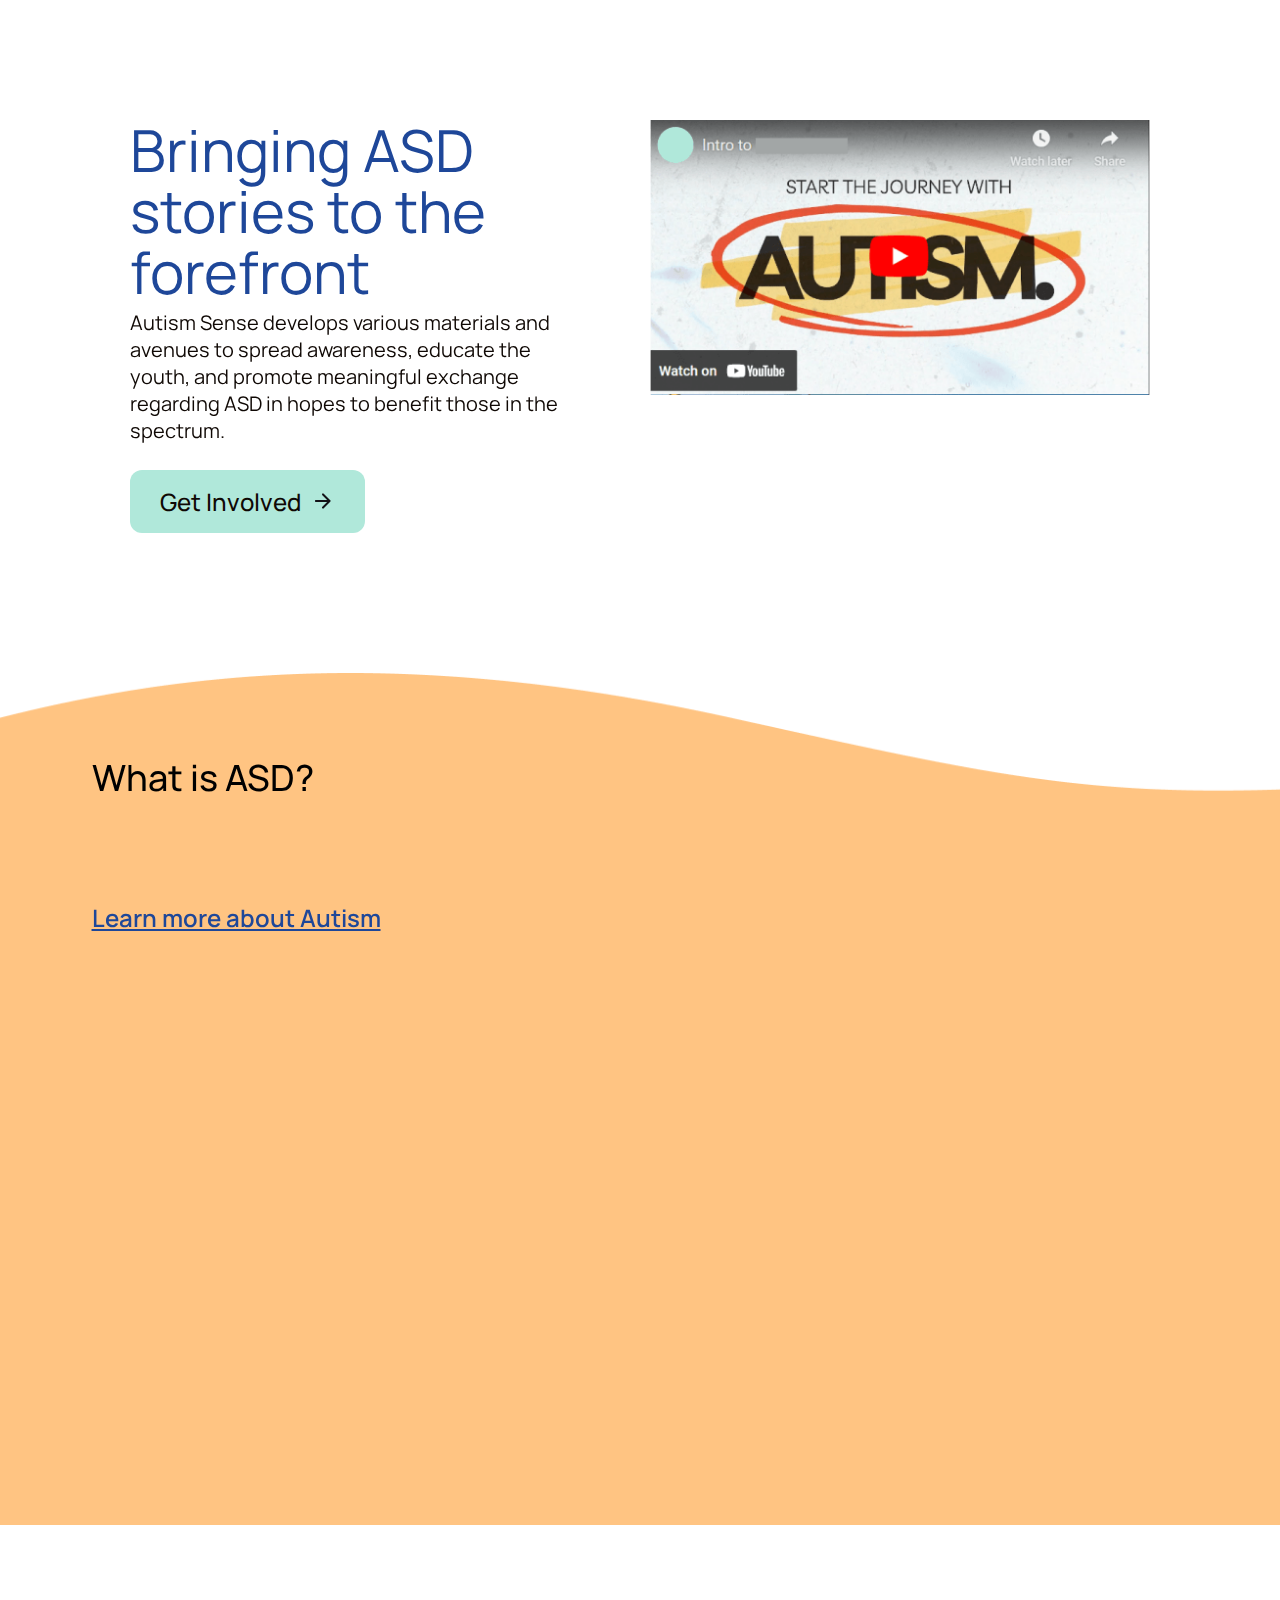
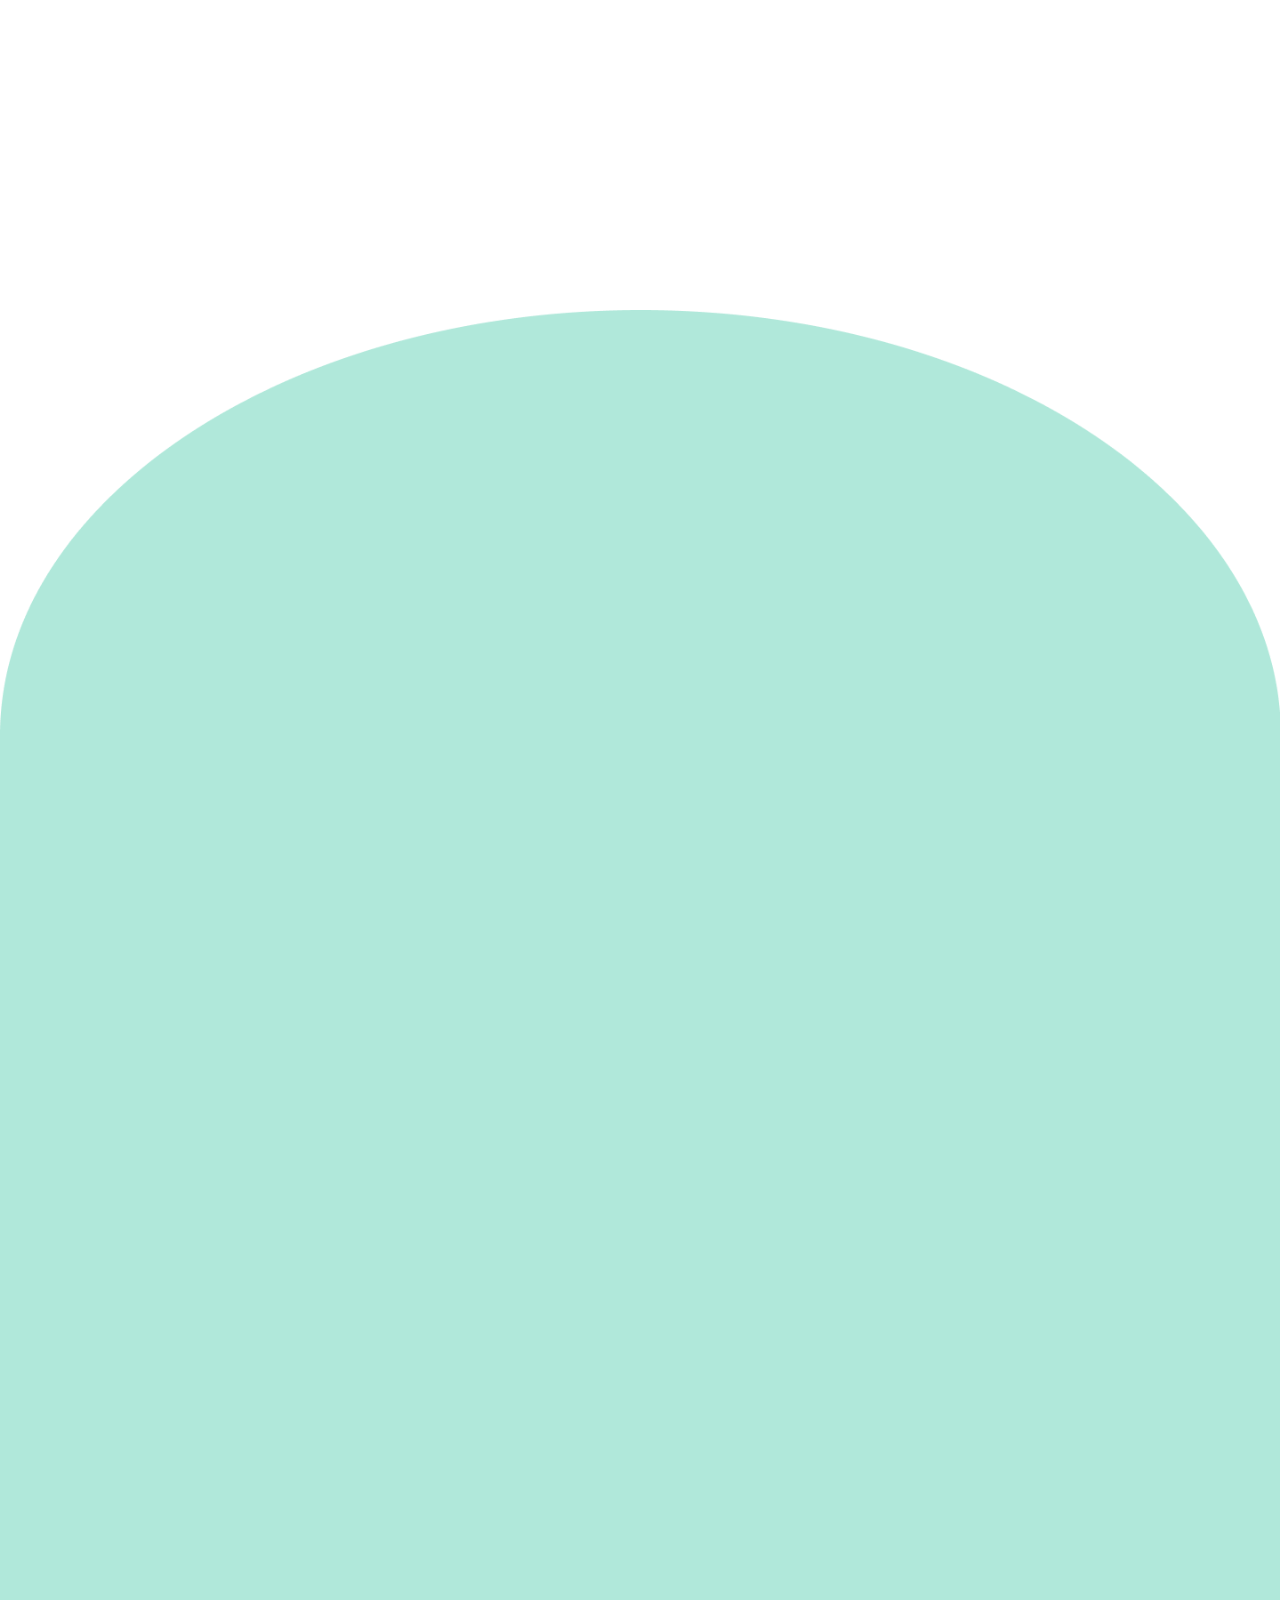
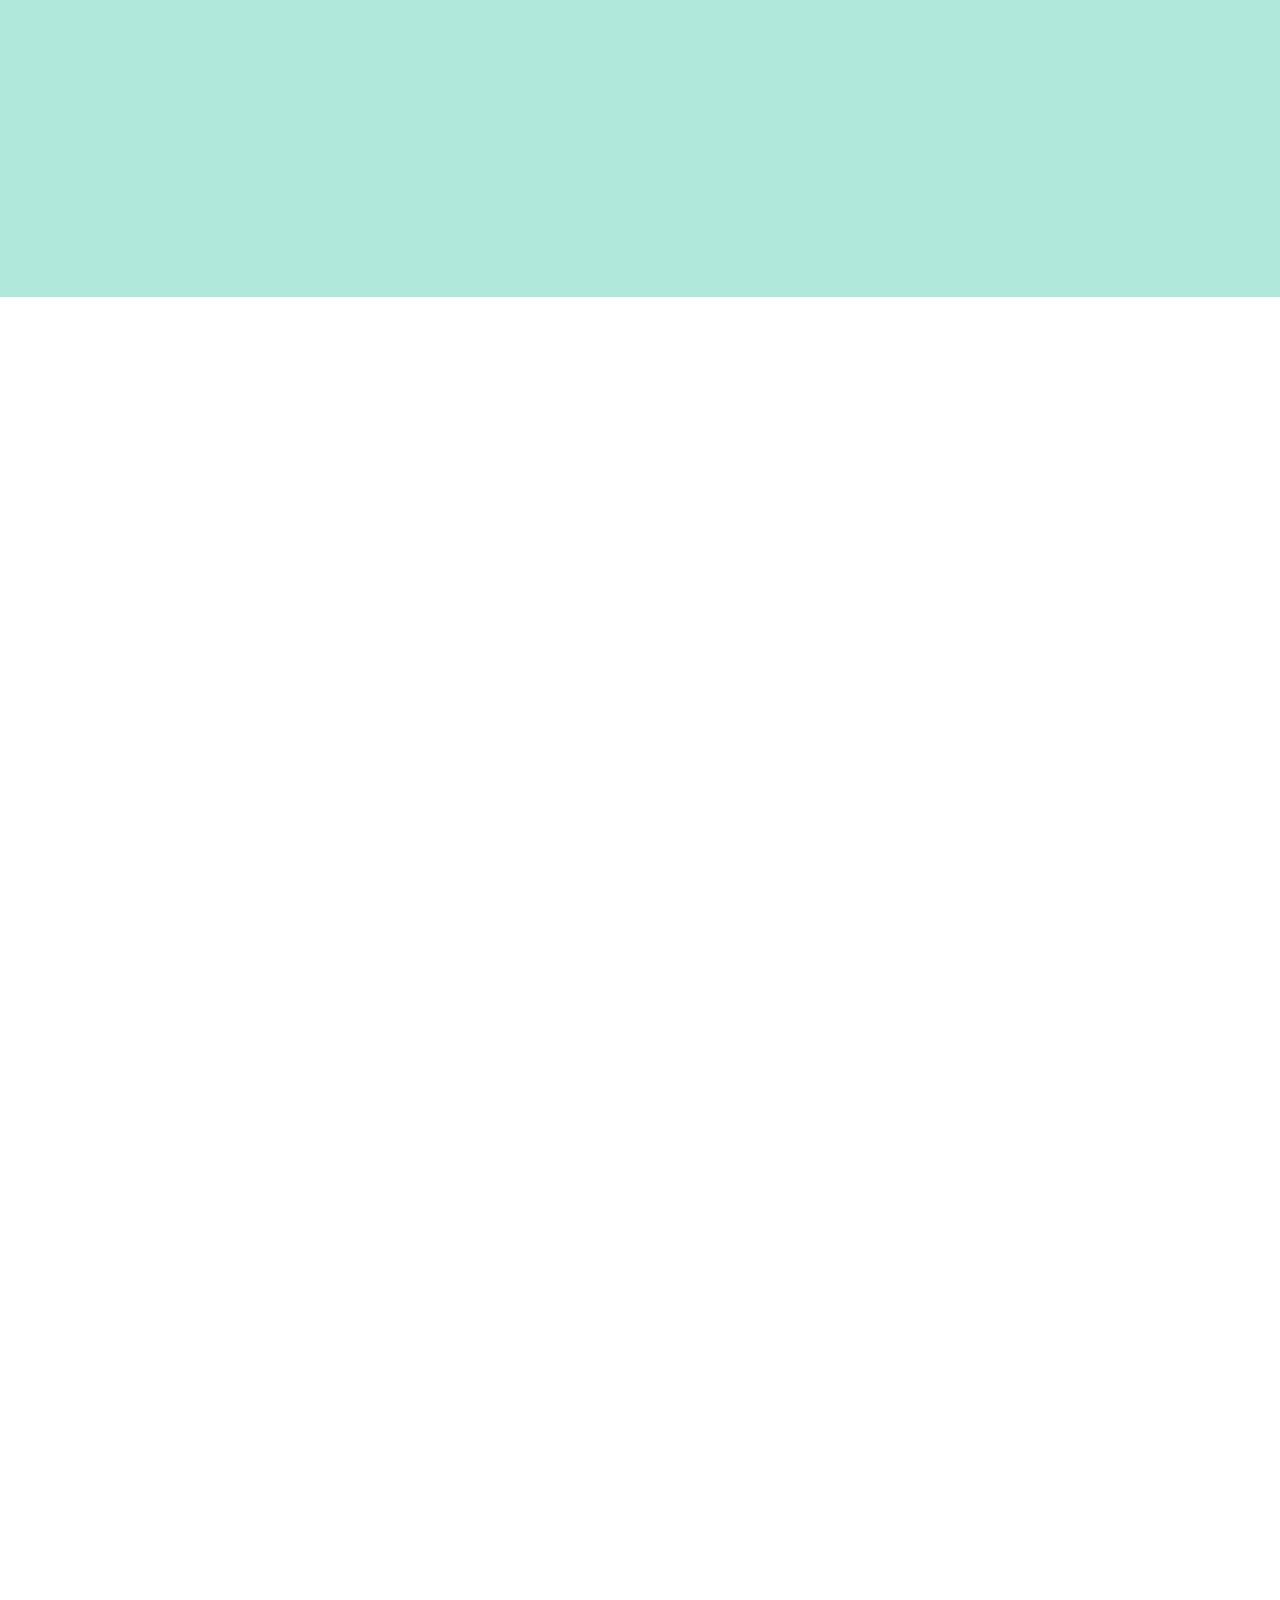
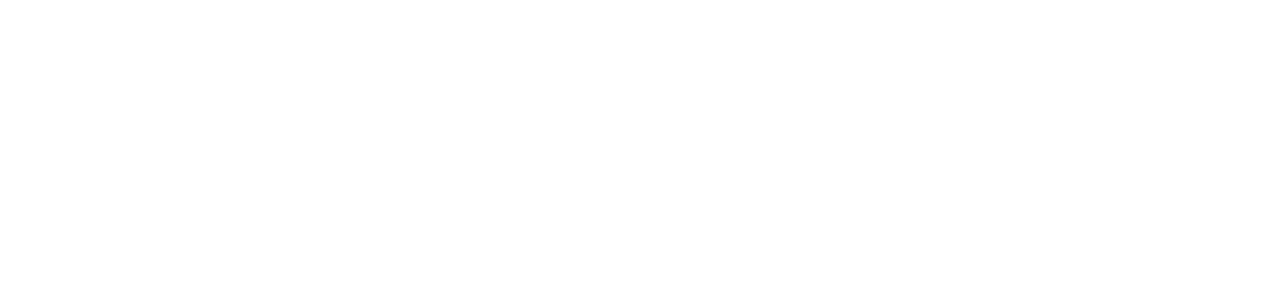
==== commit 57e505b6: "okay" ====
--- a/index.html
+++ b/index.html
@@ -2,6 +2,8 @@
 <html>
 <head>
     <title>Autism Sense</title>
+    <meta name="viewport" content="width=device-width, initial-scale=1">
+     
     <link rel="icon" href="images/favicon.ico">
     <link rel="preconnect" href="https://fonts.googleapis.com">
     <link rel="preconnect" href="https://fonts.gstatic.com" crossorigin>
--- a/css/style.css
+++ b/css/style.css
@@ -2085,6 +2085,10 @@
 }
 
 @media only screen and (max-width:1395px) {
+	.header {
+		display: none;
+	}
+	
 	.home-works {
 		flex-direction: column;
 		gap: 50px;
@@ -2199,7 +2203,7 @@
 		background-position: center;
 	}
 
-
+	
 	.home-landing {
 		gap: 30px;
 	}
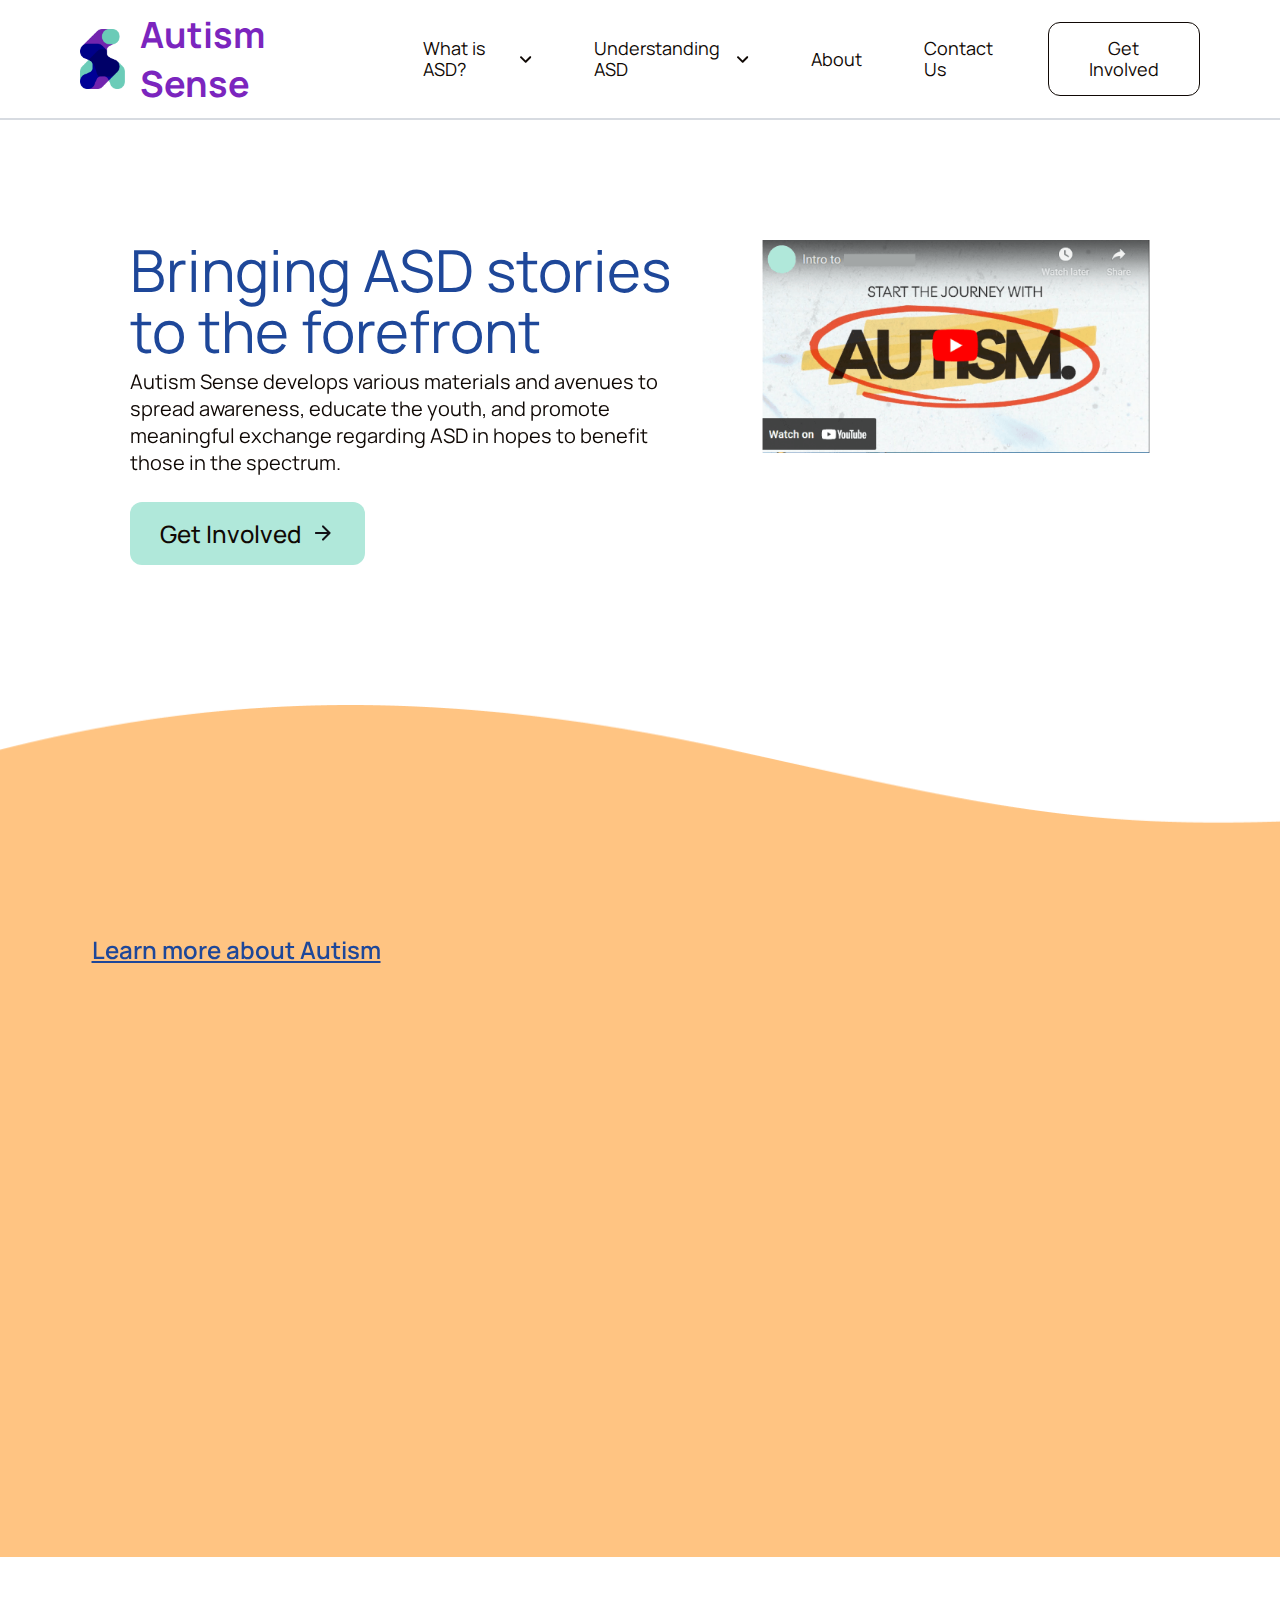
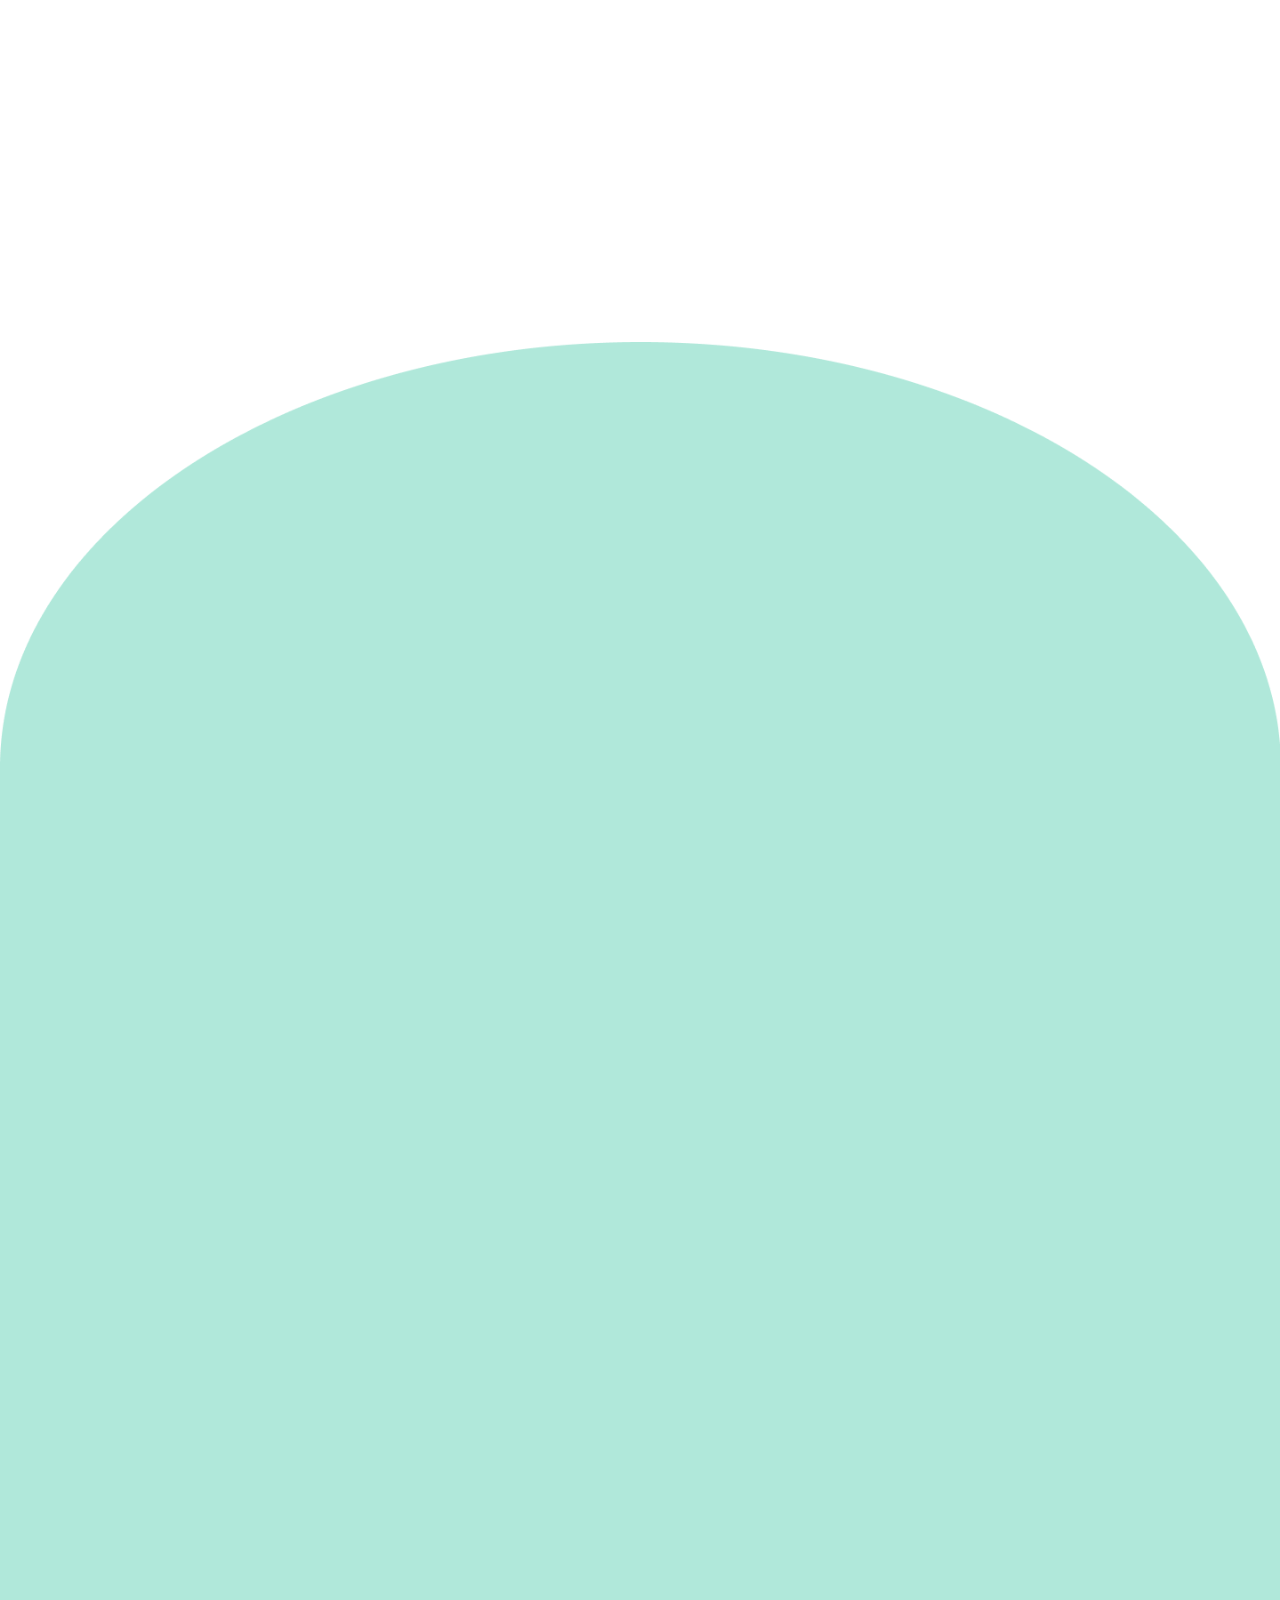
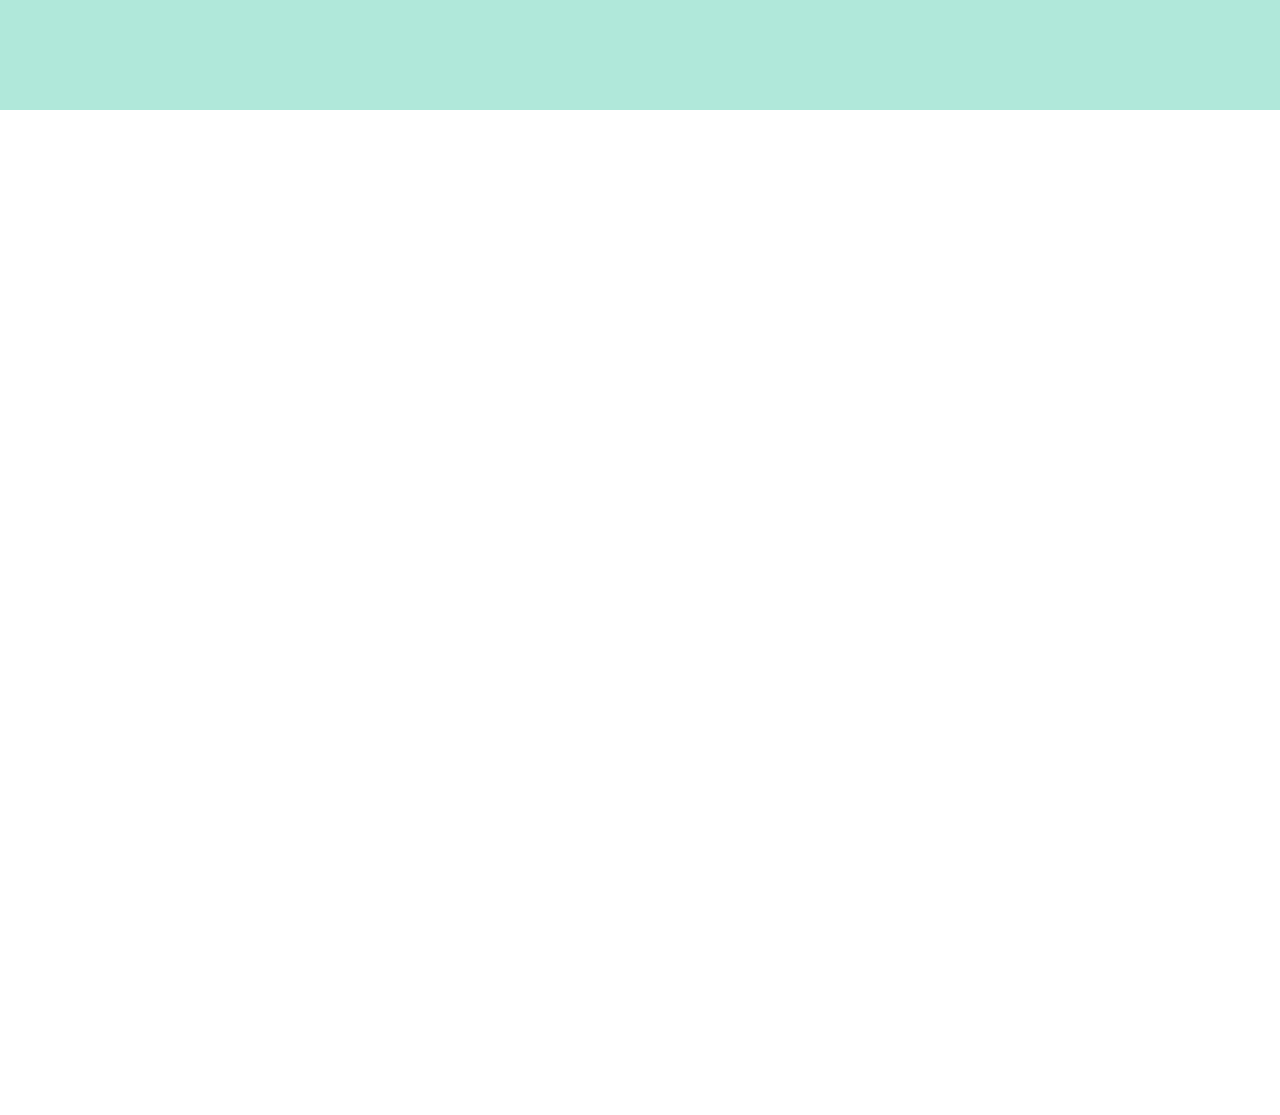
==== commit 07b09292: "added a hamburger nav bar." ====
--- a/index.html
+++ b/index.html
@@ -34,6 +34,11 @@
                     <span class="bodytext">Get Involved</span>
                 </a>
             </button>
+        </div>
+        <div class="hamburger">
+            <span class="bar"></span>
+            <span class="bar"></span>
+            <span class="bar"></span>
         </div>
     </header>
 
@@ -257,7 +262,9 @@
             </div>
         </div>
     </div>
+
+
 </footer>
-        
+<script src="script.js"></script>
 
 </html>--- a/css/style.css
+++ b/css/style.css
@@ -101,6 +101,29 @@
 	text-decoration-line: underline;
 	color: #1E4799;
 	cursor: pointer;
+}
+
+.hamburger {
+	display: none;
+	cursor: pointer;
+}
+
+.bar {
+	display: block;
+	width: 25px;
+	height: 3px;
+	margin: 5px auto;
+	-webkit-transition: all 0.3s ease-in-out;
+	transition: all -0.3s ease-in-out;
+	
+}
+
+.bar {
+	background-color: black;
+}
+
+.black-header .bar{
+	background-color: white;
 }
 
 .numbers{
@@ -199,6 +222,7 @@
 /* header ********************************************/
 
 .header{
+	width: 100%;
 	max-width: 100%;
 	height: auto;
 	background-color: white;
@@ -337,7 +361,8 @@
     justify-content: space-between;
 }
 .home-landing-pic{	
-    width: 500px;
+    width: auto;
+	max-width: 100%;
     /* padding-right: 158px; */
 }
 
@@ -346,14 +371,18 @@
 .home-autism{
 	background-image: url(../images/homepage/orange-wave-bg.png);
 	background-size: cover;
-	width: 100%;
-	height: 100%;
+	max-width: 100%;
+	/* height: 100%; */
 	margin-top: 140px;
 	padding: 0;
 	display: flex;
 	flex-direction: column;
 	align-items: center;
 	overflow: hidden;
+}
+
+.home-autism-wrapper {
+	max-width: 100%;
 }
 
 .autism-header{
@@ -370,7 +399,8 @@
 .autism-header .bodytext{
 	padding-top: 2px;
 	padding-bottom: 56px;
-	width: 431px;
+	width: 40%;
+	
 }
 
 .autism-cards{
@@ -570,7 +600,7 @@
 
 .real-home-values .H4{
 	display: flex;
-	width: 350px;
+	width: 320px;
 	height: 82px;
 	align-self: center;
 	text-align: center;
@@ -594,7 +624,8 @@
 .values-card{
 	display: flex;
 	flex-direction: column;
-	width: 360px;
+	width: auto;
+	max-width: 90%;
 	flex-wrap: wrap;
 }
 
@@ -1048,7 +1079,8 @@
 }
 
 .cause-risk-pics .asd-infogs {
-	width: 540px;
+	width: auto;
+	max-width: 540px;
 }
 
 .asd-infogs img {
@@ -2076,6 +2108,10 @@
 	transition: all 0.5s ease;
 	padding-left: 20px;
 } */
+.white-footer {
+	display: none;
+}
+
 
 @media only screen and (min-width:1700px) {
 	.home-values-card {
@@ -2085,9 +2121,6 @@
 }
 
 @media only screen and (max-width:1395px) {
-	.header {
-		display: none;
-	}
 	
 	.home-works {
 		flex-direction: column;
@@ -2116,8 +2149,20 @@
 		background-size: contain; */
 	}
 	
+	
+	.questions-right {
+		width: 100%;
+	}
+
+	.questions-button {
+		width: 100%;
+	}
+
 	.real-home-values .links{
 		padding-left: 0px;
+		width: auto;
+		max-width: 80%;
+		margin: 0 auto;
 	}
 
 	#card-goldilocks{
@@ -2161,8 +2206,8 @@
 	}
 	.home-questions {
 		flex-direction: column;
-		width: 50%;
-		min-width: 50%;
+		width: auto;
+		max-width: 90%;
 		gap: 20px;
 	}
 
@@ -2292,6 +2337,33 @@
 	.autism-cards {
 		flex-direction: column;
 	}
+
+	.autism-header .H3{
+		margin-right: 0px
+	}
+
+	.autism-header{
+		align-items: flex-start;
+		max-width: 100%;
+	}
+
+	.autism-header .bodytext{
+		padding-top: 2px;
+		padding-bottom: 56px;
+		width: 280px;
+	}
+
+	.learn-more-link .links{
+		width: 287px;
+		max-width: 90%;
+		text-align: center;
+	}
+	
+
+	.learn-more-link {
+		text-align: start;
+	}
+	
 
 	.home-landing {
 		flex-direction: column;
@@ -2322,6 +2394,77 @@
 }
 
 @media only screen and (min-width:320px) and (max-width: 1068px) {
+	.hamburger {
+		display: block;
+	}
+
+	.hamburger.active .bar:nth-child(2) {
+		opacity: 0;
+	}
+
+	.hamburger.active .bar:nth-child(1){
+		transform: translateY(8px) rotate(45deg);
+	}
+
+	.hamburger.active .bar:nth-child(3){
+		transform: translateY(-8px) rotate(-45deg);
+	}
+	.header {
+		position: fixed;
+	}
+	.right-header {
+		position: fixed;
+		left: -100%;
+		top: 80px;
+		gap: 0;
+		flex-direction: column;
+		width: 100%;
+		text-align: center;
+		transition: 0.3s;
+		box-shadow: 0px 2px 3px 0px rgba(0, 0, 0, 0.5)
+	}
+
+	.header .right-header {
+		background-color: white;
+	}
+
+	.blue-header .right-header {
+		background-color: #1E4799;
+	}
+
+	.orange-header .right-header {
+		background-color: #FFC482
+	}
+
+	.black-header .right-header {
+		background-color: #000000
+	}
+
+	.blue-header .right-header {
+		background-color: #1E4799;
+	}
+
+	.purple-header .right-header {
+		background-color: #7B25BE;
+	}
+
+	.mint-header .right-header {
+		background-color: #B0E8DA;
+	}
+
+
+
+
+
+	.right-header > div, .right-header > span {
+		margin: 16px 0;
+	}
+
+	.right-header.active {
+		padding-bottom: 20px;
+		left: 0;
+	}
+
 	.autism-body, .about-body {
 		padding-left: 40px;
 		padding-right: 40px;
@@ -2406,21 +2549,26 @@
 		background-position: top, 0% 220px;
 		background-repeat: no-repeat, no-repeat;
 	} */
+	.home-values-card {
+		padding-left: 80px;
+		padding-right: 80px;
+	}	
 
 	.home-questions {
 		min-width: 60%;
 	}
 
 	.home-landing, .home-content {
-		padding-left: 40px;
-		padding-right: 40px;
-	}
-
-
-	.home-landing-pic{	
-		width: 400px;
-		/* padding-right: 158px; */
-	}
+		padding-left: 20px;
+		padding-right: 20px;
+	}
+
+
+	/* .home-landing-pic{	
+		width: auto;
+		max-width: 400px;
+		padding-right: 158px;
+	} */
 
 	.home-join {
 		padding: 92px 10px;
@@ -2459,6 +2607,19 @@
 		background-position: top, top;
 		background-repeat: no-repeat, no-repeat;
 	}
+
+	.server-tags-deets-1 img, .server-tags-deets-2 img{
+		max-width: 100%;
+		height: 39px;
+	}
+
+	.autism-header {
+		padding-top: 140px;
+	}
+	
+	.left-header .H3 {
+		display: none;
+	}
 }
 
 
@@ -2480,6 +2641,10 @@
 		background-repeat: no-repeat, no-repeat;
 
 	}
+
+	.home-questions {
+		padding: 53px 20px;
+	}
 }
 	
 
@@ -2501,6 +2666,20 @@
 		background-repeat: no-repeat, no-repeat;
 
 	}
+
+	.neuropals-text{
+		font-size: 40px;
+	}
+
+	.by-autism-sense-text {
+		font-size: 25px;
+	}
+
+	.server-heading img{
+		width: 90px;
+	}
+	
+	
 }
 	
 @media only screen and (max-width: 335px){
@@ -2521,6 +2700,19 @@
 		background-repeat: no-repeat, no-repeat;
 
 	}
-}
+
+	.neuropals-text{
+		font-size: 36px;
+	}
+
+	.by-autism-sense-text {
+		font-size: 22px;
+	}
+
+	.server-heading img{
+		width: 80px;
+	}
 	
-
+}
+	
+
